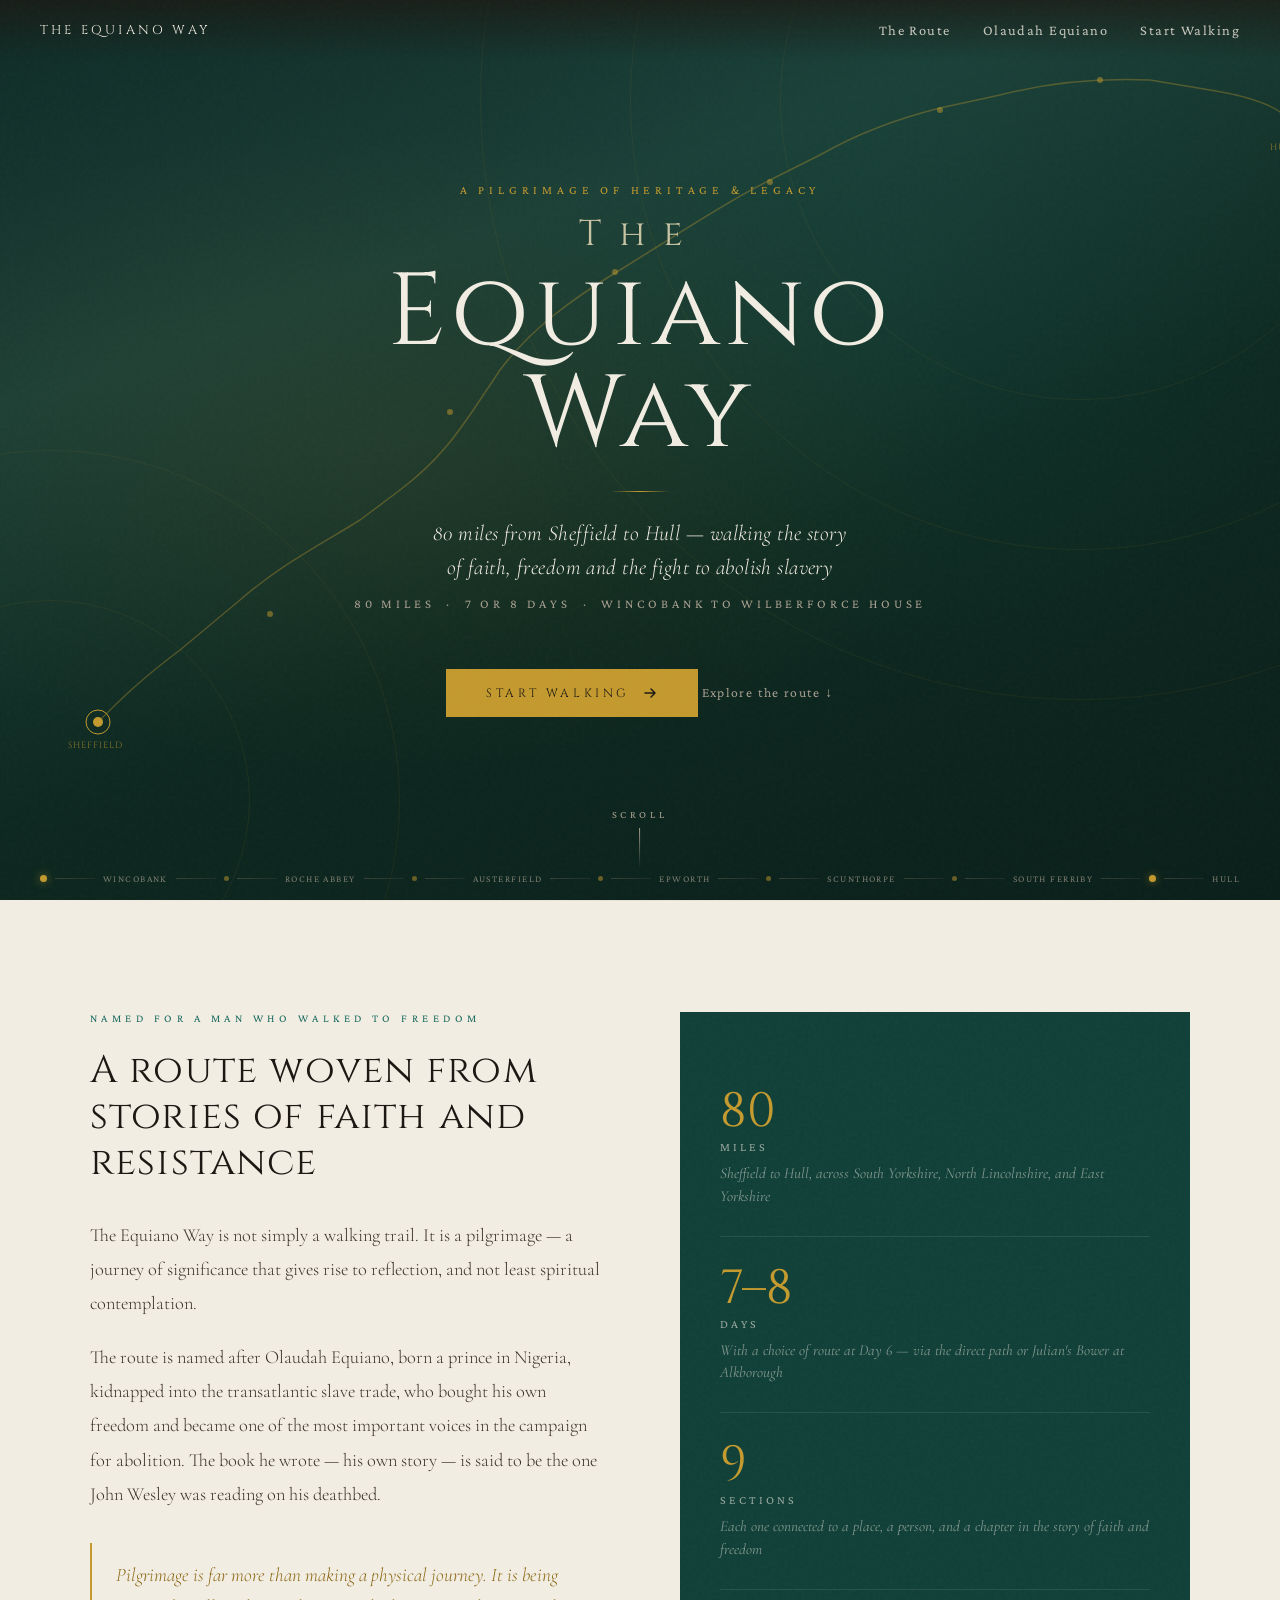
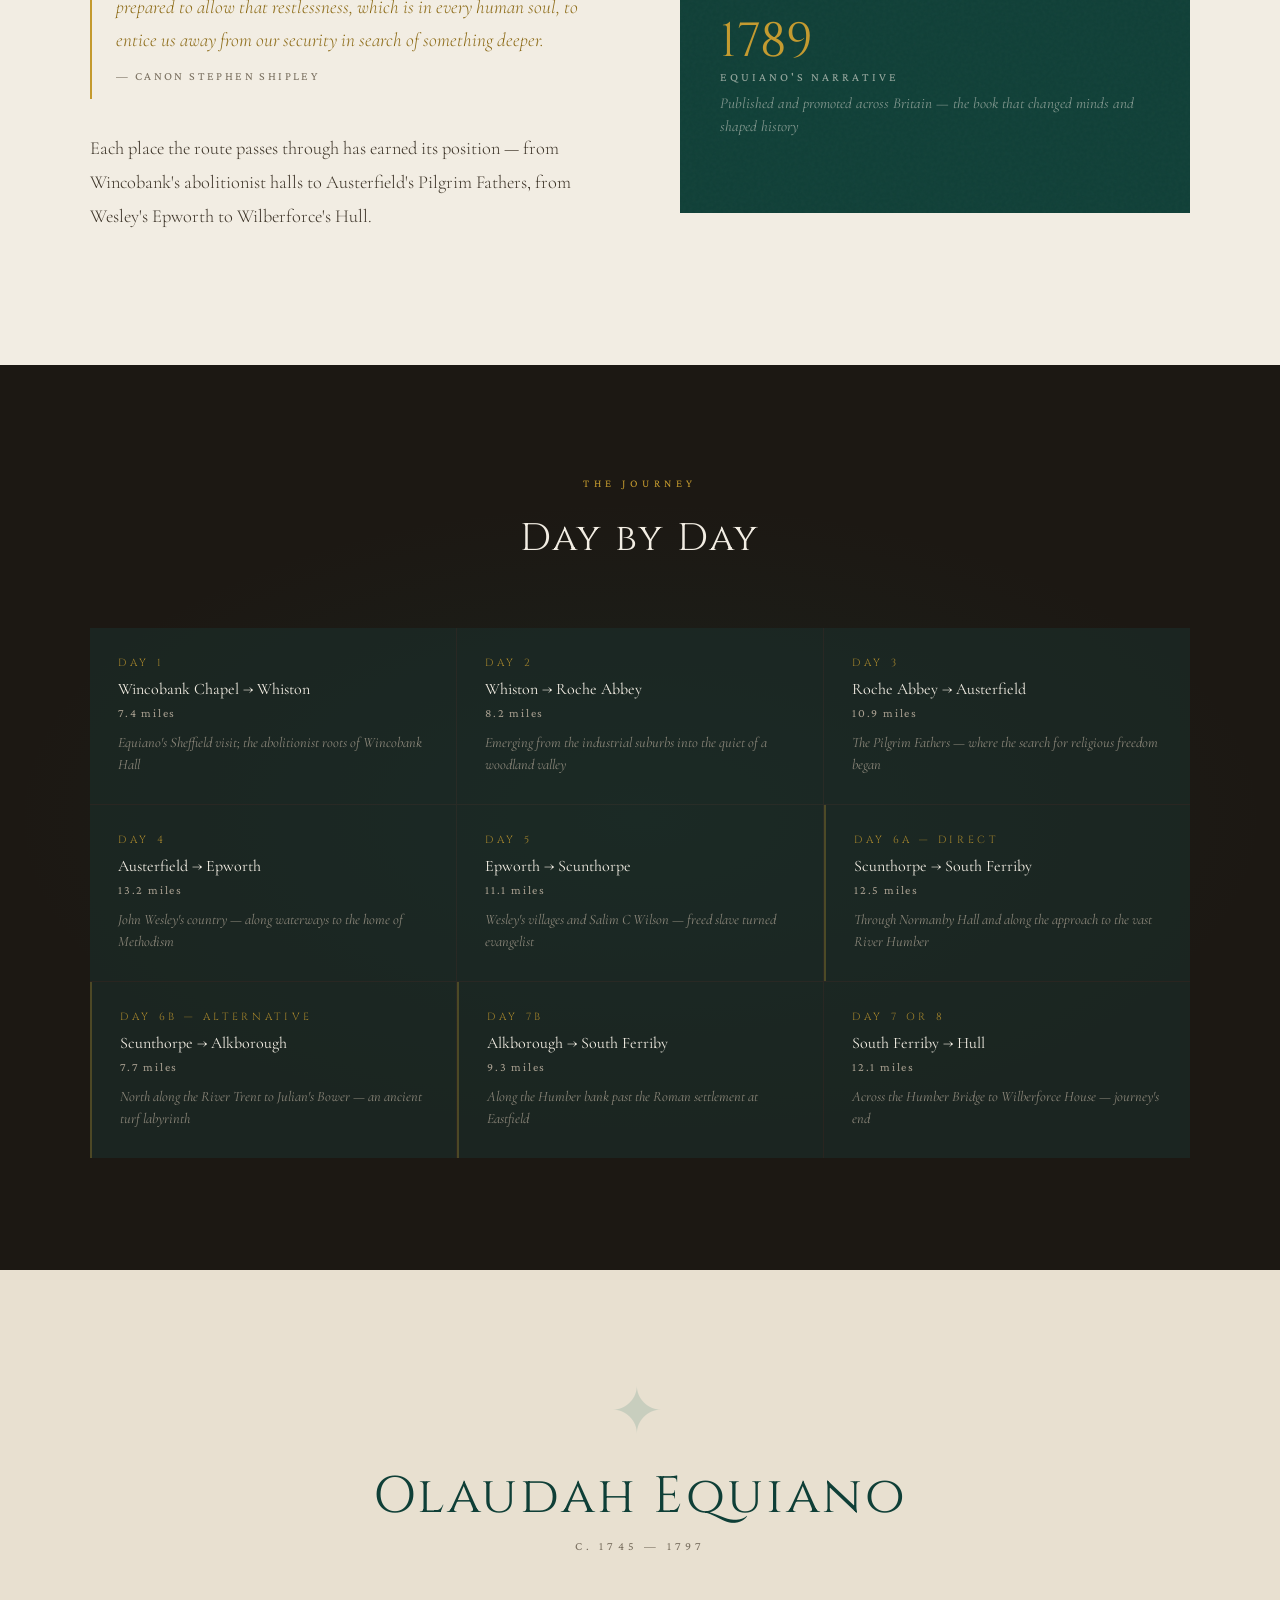
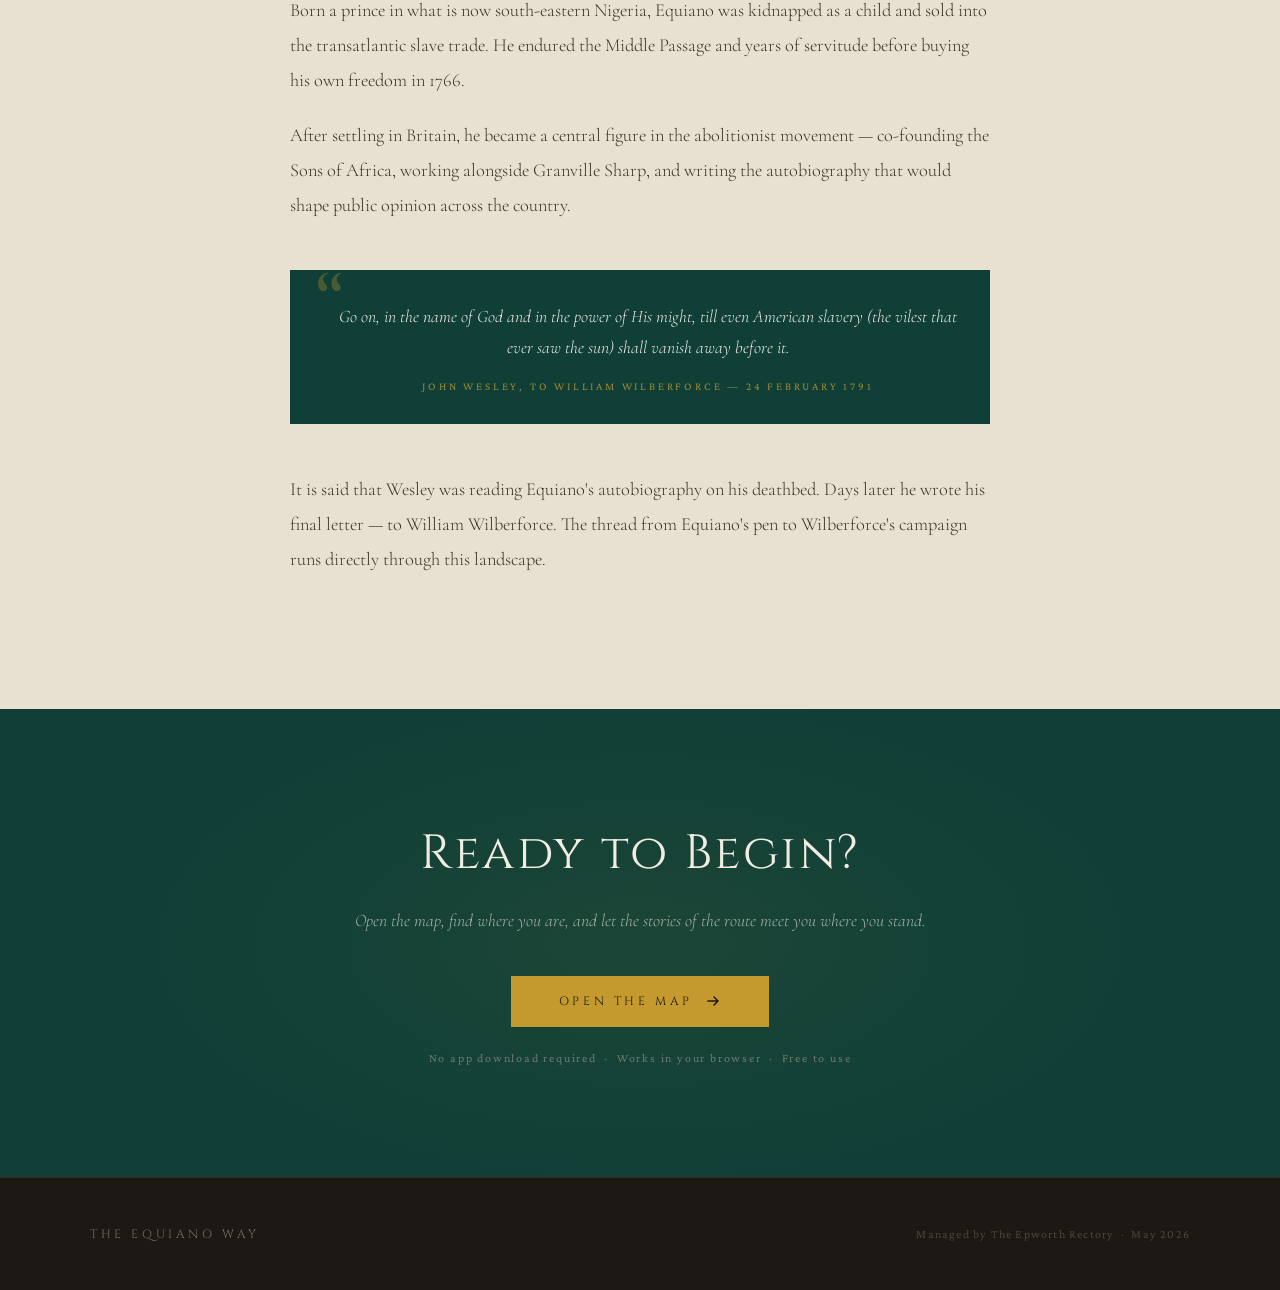
==== public/index.html @ 38ea739a "Initial project structure" ====
<!DOCTYPE html>
<html lang="en">
<head>
<meta charset="UTF-8">
<meta name="viewport" content="width=device-width, initial-scale=1.0">
<title>The Equiano Way</title>
<link rel="preconnect" href="https://fonts.googleapis.com">
<link rel="preconnect" href="https://fonts.gstatic.com" crossorigin>
<link href="https://fonts.googleapis.com/css2?family=Cormorant+Garamond:ital,wght@0,300;0,400;0,600;1,300;1,400&family=Cinzel:wght@400;600&family=Crimson+Pro:ital,wght@0,300;0,400;1,300;1,400&display=swap" rel="stylesheet">
<style>

/* ── Reset & base ──────────────────────────────────────────────────────────── */
*, *::before, *::after { box-sizing: border-box; margin: 0; padding: 0; }

:root {
  --teal:        #1A6B5F;
  --teal-dark:   #0F3F37;
  --teal-light:  #E8F4F2;
  --gold:        #C49A2E;
  --gold-dark:   #8B6914;
  --gold-light:  #F5E6C0;
  --parchment:   #F2EDE3;
  --parchment-2: #E8E0D0;
  --ink:         #1C1813;
  --ink-light:   #3D3428;
  --stone:       #7A7060;
  --stone-light: #A89F90;
  --rust:        #8B3A2A;

  --font-display: 'Cinzel', serif;
  --font-body:    'Cormorant Garamond', serif;
  --font-reading: 'Crimson Pro', serif;
}

html { scroll-behavior: smooth; }

body {
  font-family: var(--font-body);
  background: var(--parchment);
  color: var(--ink);
  overflow-x: hidden;
  cursor: default;
}

/* ── Noise texture overlay ─────────────────────────────────────────────────── */
body::before {
  content: '';
  position: fixed;
  inset: 0;
  background-image: url("data:image/svg+xml,%3Csvg viewBox='0 0 256 256' xmlns='http://www.w3.org/2000/svg'%3E%3Cfilter id='noise'%3E%3CfeTurbulence type='fractalNoise' baseFrequency='0.9' numOctaves='4' stitchTiles='stitch'/%3E%3C/filter%3E%3Crect width='100%25' height='100%25' filter='url(%23noise)' opacity='0.04'/%3E%3C/svg%3E");
  pointer-events: none;
  z-index: 1000;
  opacity: 0.6;
}

/* ── Nav ───────────────────────────────────────────────────────────────────── */
nav {
  position: fixed;
  top: 0; left: 0; right: 0;
  z-index: 100;
  padding: 1.25rem 2.5rem;
  display: flex;
  align-items: center;
  justify-content: space-between;
  background: linear-gradient(to bottom, rgba(28,24,19,0.7) 0%, transparent 100%);
  backdrop-filter: blur(0px);
}

.nav-wordmark {
  font-family: var(--font-display);
  font-size: 0.8rem;
  letter-spacing: 0.25em;
  color: var(--parchment);
  text-transform: uppercase;
  opacity: 0;
  animation: fadeIn 1s ease 1.5s forwards;
}

.nav-links {
  display: flex;
  gap: 2rem;
  list-style: none;
  opacity: 0;
  animation: fadeIn 1s ease 1.8s forwards;
}

.nav-links a {
  font-family: var(--font-reading);
  font-size: 0.9rem;
  letter-spacing: 0.1em;
  color: var(--parchment);
  text-decoration: none;
  opacity: 0.8;
  transition: opacity 0.2s;
}

.nav-links a:hover { opacity: 1; }

/* ── Hero ──────────────────────────────────────────────────────────────────── */
.hero {
  position: relative;
  min-height: 100svh;
  display: flex;
  flex-direction: column;
  align-items: center;
  justify-content: center;
  overflow: hidden;
  background: var(--teal-dark);
}

/* Layered background — aged map feel */
.hero-bg {
  position: absolute;
  inset: 0;
  background:
    radial-gradient(ellipse 80% 60% at 30% 50%, rgba(196,154,46,0.08) 0%, transparent 60%),
    radial-gradient(ellipse 60% 80% at 70% 30%, rgba(26,107,95,0.15) 0%, transparent 60%),
    linear-gradient(160deg, #0F2B26 0%, #1A3D35 30%, #0D2820 60%, #0A1F1A 100%);
}

/* SVG route line drawn across hero */
.hero-route {
  position: absolute;
  inset: 0;
  width: 100%;
  height: 100%;
  opacity: 0;
  animation: fadeIn 2s ease 0.5s forwards;
}

.route-path {
  fill: none;
  stroke: var(--gold);
  stroke-width: 1.5;
  stroke-linecap: round;
  stroke-linejoin: round;
  stroke-dasharray: 2000;
  stroke-dashoffset: 2000;
  animation: drawRoute 3s ease-out 0.8s forwards;
  opacity: 0.35;
}

.route-dot-start,
.route-dot-end {
  fill: var(--gold);
  opacity: 0;
}

.route-dot-start { animation: popIn 0.4s ease 0.8s forwards; }
.route-dot-end   { animation: popIn 0.4s ease 3.6s forwards; }

/* Topographic rings — decorative */
.topo-ring {
  position: absolute;
  border-radius: 50%;
  border: 1px solid rgba(196,154,46,0.08);
  pointer-events: none;
}
.topo-1 { width: 600px; height: 600px; top: -200px; right: -100px; }
.topo-2 { width: 900px; height: 900px; top: -350px; right: -250px; }
.topo-3 { width: 1200px; height: 1200px; top: -500px; right: -400px; }
.topo-4 { width: 400px; height: 400px; bottom: -100px; left: -150px; }
.topo-5 { width: 700px; height: 700px; bottom: -250px; left: -300px; }

/* Hero content */
.hero-content {
  position: relative;
  z-index: 10;
  text-align: center;
  padding: 2rem;
  max-width: 800px;
}

.hero-eyebrow {
  font-family: var(--font-reading);
  font-size: 0.75rem;
  letter-spacing: 0.4em;
  text-transform: uppercase;
  color: var(--gold);
  opacity: 0;
  animation: slideUp 0.8s ease 1.2s forwards;
  margin-bottom: 1.25rem;
}

.hero-title {
  font-family: var(--font-display);
  font-size: clamp(3rem, 8vw, 6.5rem);
  font-weight: 400;
  line-height: 1;
  letter-spacing: 0.05em;
  color: var(--parchment);
  opacity: 0;
  animation: slideUp 0.9s ease 1.4s forwards;
  margin-bottom: 0.5rem;
}

.hero-title-the {
  display: block;
  font-size: 0.35em;
  letter-spacing: 0.5em;
  color: var(--gold-light);
  margin-bottom: 0.25em;
  opacity: 0.8;
}

.hero-rule {
  width: 60px;
  height: 1px;
  background: linear-gradient(to right, transparent, var(--gold), transparent);
  margin: 1.5rem auto;
  opacity: 0;
  animation: fadeIn 0.8s ease 1.9s forwards;
}

.hero-subtitle {
  font-family: var(--font-body);
  font-size: clamp(1rem, 2.5vw, 1.35rem);
  font-weight: 300;
  font-style: italic;
  color: var(--parchment);
  opacity: 0;
  animation: slideUp 0.8s ease 2s forwards;
  line-height: 1.6;
  margin-bottom: 0.75rem;
  letter-spacing: 0.02em;
}

.hero-distance {
  font-family: var(--font-reading);
  font-size: 0.8rem;
  letter-spacing: 0.3em;
  text-transform: uppercase;
  color: var(--stone-light);
  opacity: 0;
  animation: fadeIn 0.8s ease 2.3s forwards;
  margin-bottom: 2.5rem;
}

/* CTA button */
.btn-start {
  display: inline-flex;
  align-items: center;
  gap: 0.75rem;
  font-family: var(--font-display);
  font-size: 0.75rem;
  letter-spacing: 0.3em;
  text-transform: uppercase;
  color: var(--ink);
  background: var(--gold);
  border: none;
  padding: 1rem 2.5rem;
  cursor: pointer;
  text-decoration: none;
  position: relative;
  overflow: hidden;
  opacity: 0;
  animation: slideUp 0.8s ease 2.5s forwards;
  transition: background 0.3s, transform 0.2s;
  min-height: 44px; /* WCAG touch target */
}

.btn-start::before {
  content: '';
  position: absolute;
  inset: 0;
  background: rgba(255,255,255,0.15);
  transform: translateX(-100%);
  transition: transform 0.4s ease;
}

.btn-start:hover::before { transform: translateX(0); }
.btn-start:hover { transform: translateY(-1px); }
.btn-start:focus-visible {
  outline: 3px solid var(--gold-light);
  outline-offset: 3px;
}

.btn-arrow {
  width: 16px;
  height: 16px;
  transition: transform 0.3s;
}
.btn-start:hover .btn-arrow { transform: translateX(4px); }

/* Secondary link */
.hero-secondary {
  display: block;
  margin-top: 1.25rem;
  font-family: var(--font-reading);
  font-size: 0.85rem;
  letter-spacing: 0.1em;
  color: var(--stone-light);
  text-decoration: none;
  opacity: 0;
  animation: fadeIn 0.8s ease 2.8s forwards;
  transition: color 0.2s;
  min-height: 44px;
  display: inline-flex;
  align-items: center;
}
.hero-secondary:hover { color: var(--parchment); }

/* Scroll indicator */
.scroll-indicator {
  position: absolute;
  bottom: 2rem;
  left: 50%;
  transform: translateX(-50%);
  display: flex;
  flex-direction: column;
  align-items: center;
  gap: 0.5rem;
  opacity: 0;
  animation: fadeIn 1s ease 3.2s forwards;
}

.scroll-label {
  font-family: var(--font-reading);
  font-size: 0.65rem;
  letter-spacing: 0.35em;
  text-transform: uppercase;
  color: var(--stone-light);
}

.scroll-line {
  width: 1px;
  height: 40px;
  background: linear-gradient(to bottom, var(--stone-light), transparent);
  animation: scrollPulse 2s ease-in-out infinite;
}

/* Route waypoints strip */
.hero-waypoints {
  position: absolute;
  bottom: 0;
  left: 0; right: 0;
  padding: 1rem 2.5rem;
  display: flex;
  align-items: center;
  gap: 0;
  overflow: hidden;
  opacity: 0;
  animation: fadeIn 1s ease 3s forwards;
}

.waypoint-item {
  display: flex;
  align-items: center;
  gap: 0;
  flex: 1;
  min-width: 0;
}

.waypoint-name {
  font-family: var(--font-reading);
  font-size: 0.6rem;
  letter-spacing: 0.15em;
  text-transform: uppercase;
  color: var(--stone-light);
  white-space: nowrap;
  opacity: 0.7;
}

.waypoint-line {
  flex: 1;
  height: 1px;
  background: linear-gradient(to right, rgba(122,112,96,0.4), rgba(122,112,96,0.15));
  margin: 0 0.5rem;
  min-width: 20px;
}

.waypoint-dot {
  width: 5px;
  height: 5px;
  border-radius: 50%;
  background: var(--gold);
  opacity: 0.5;
  flex-shrink: 0;
}

.waypoint-dot.first,
.waypoint-dot.last {
  opacity: 1;
  width: 7px;
  height: 7px;
  box-shadow: 0 0 8px rgba(196,154,46,0.6);
}

/* ── Section: About ────────────────────────────────────────────────────────── */
.section-about {
  background: var(--parchment);
  padding: 7rem 2.5rem;
  position: relative;
}

.section-about::before {
  content: '';
  position: absolute;
  top: 0; left: 0; right: 0;
  height: 1px;
  background: linear-gradient(to right, transparent, var(--parchment-2), transparent);
}

.about-inner {
  max-width: 1100px;
  margin: 0 auto;
  display: grid;
  grid-template-columns: 1fr 1fr;
  gap: 5rem;
  align-items: start;
}

.about-label {
  font-family: var(--font-reading);
  font-size: 0.7rem;
  letter-spacing: 0.4em;
  text-transform: uppercase;
  color: var(--teal);
  margin-bottom: 1.5rem;
}

.about-heading {
  font-family: var(--font-display);
  font-size: clamp(1.8rem, 3vw, 2.8rem);
  font-weight: 400;
  line-height: 1.2;
  color: var(--ink);
  margin-bottom: 2rem;
  letter-spacing: 0.03em;
}

.about-body {
  font-family: var(--font-body);
  font-size: 1.15rem;
  font-weight: 300;
  line-height: 1.85;
  color: var(--ink-light);
  margin-bottom: 1.25rem;
}

.about-quote {
  border-left: 2px solid var(--gold);
  padding: 1rem 0 1rem 1.5rem;
  margin: 2rem 0;
}

.about-quote p {
  font-family: var(--font-body);
  font-size: 1.2rem;
  font-style: italic;
  font-weight: 300;
  line-height: 1.7;
  color: var(--gold-dark);
}

.about-quote cite {
  display: block;
  margin-top: 0.75rem;
  font-family: var(--font-reading);
  font-size: 0.75rem;
  letter-spacing: 0.2em;
  text-transform: uppercase;
  color: var(--stone);
  font-style: normal;
}

/* Stats panel */
.about-stats {
  background: var(--teal-dark);
  padding: 3rem 2.5rem;
  position: relative;
}

.about-stats::before {
  content: '';
  position: absolute;
  top: 0; left: 0;
  right: 0; bottom: 0;
  background: url("data:image/svg+xml,%3Csvg viewBox='0 0 200 200' xmlns='http://www.w3.org/2000/svg'%3E%3Cfilter id='n'%3E%3CfeTurbulence type='fractalNoise' baseFrequency='0.75' numOctaves='4'/%3E%3C/filter%3E%3Crect width='100%25' height='100%25' filter='url(%23n)' opacity='0.03'/%3E%3C/svg%3E");
  pointer-events: none;
}

.stat-item {
  padding: 1.75rem 0;
  border-bottom: 1px solid rgba(242,237,227,0.1);
}
.stat-item:last-child { border-bottom: none; }

.stat-number {
  font-family: var(--font-display);
  font-size: 3rem;
  font-weight: 400;
  color: var(--gold);
  line-height: 1;
  margin-bottom: 0.25rem;
}

.stat-label {
  font-family: var(--font-reading);
  font-size: 0.75rem;
  letter-spacing: 0.25em;
  text-transform: uppercase;
  color: var(--parchment);
  opacity: 0.6;
}

.stat-desc {
  margin-top: 0.5rem;
  font-family: var(--font-body);
  font-size: 0.95rem;
  font-style: italic;
  color: var(--parchment);
  opacity: 0.5;
  line-height: 1.5;
}

/* ── Section: Route ────────────────────────────────────────────────────────── */
.section-route {
  background: var(--ink);
  padding: 7rem 2.5rem;
  position: relative;
  overflow: hidden;
}

.section-route::before {
  content: '';
  position: absolute;
  inset: 0;
  background: radial-gradient(ellipse 70% 50% at 50% 50%, rgba(26,107,95,0.12) 0%, transparent 70%);
}

.route-inner {
  max-width: 1100px;
  margin: 0 auto;
  position: relative;
  z-index: 1;
}

.section-label {
  font-family: var(--font-reading);
  font-size: 0.7rem;
  letter-spacing: 0.4em;
  text-transform: uppercase;
  color: var(--gold);
  margin-bottom: 1.5rem;
  text-align: center;
}

.section-heading {
  font-family: var(--font-display);
  font-size: clamp(1.8rem, 3vw, 2.8rem);
  font-weight: 400;
  color: var(--parchment);
  text-align: center;
  margin-bottom: 4rem;
  letter-spacing: 0.05em;
}

.days-grid {
  display: grid;
  grid-template-columns: repeat(auto-fill, minmax(280px, 1fr));
  gap: 1px;
  background: rgba(242,237,227,0.06);
}

.day-card {
  background: rgba(15,39,35,0.5);
  padding: 1.75rem;
  position: relative;
  transition: background 0.3s;
  cursor: default;
}

.day-card:hover { background: rgba(26,107,95,0.2); }

.day-number {
  font-family: var(--font-display);
  font-size: 0.65rem;
  letter-spacing: 0.35em;
  text-transform: uppercase;
  color: var(--gold);
  margin-bottom: 0.5rem;
  opacity: 0.8;
}

.day-route {
  font-family: var(--font-body);
  font-size: 1rem;
  font-weight: 400;
  color: var(--parchment);
  margin-bottom: 0.4rem;
  line-height: 1.4;
}

.day-miles {
  font-family: var(--font-reading);
  font-size: 0.75rem;
  letter-spacing: 0.15em;
  color: var(--stone-light);
  margin-bottom: 0.75rem;
}

.day-theme {
  font-family: var(--font-body);
  font-size: 0.9rem;
  font-style: italic;
  color: var(--stone-light);
  line-height: 1.5;
  opacity: 0.8;
}

.day-card.alt {
  border-left: 2px solid rgba(196,154,46,0.3);
}

/* ── Section: Equiano ──────────────────────────────────────────────────────── */
.section-equiano {
  background: var(--parchment-2);
  padding: 7rem 2.5rem;
  position: relative;
}

.equiano-inner {
  max-width: 700px;
  margin: 0 auto;
  text-align: center;
}

.equiano-ornament {
  font-family: var(--font-display);
  font-size: 4rem;
  color: var(--teal);
  opacity: 0.15;
  line-height: 1;
  margin-bottom: 1rem;
  letter-spacing: 0.1em;
}

.equiano-name {
  font-family: var(--font-display);
  font-size: clamp(2rem, 4vw, 3.5rem);
  font-weight: 400;
  color: var(--teal-dark);
  margin-bottom: 0.5rem;
  letter-spacing: 0.05em;
}

.equiano-dates {
  font-family: var(--font-reading);
  font-size: 0.75rem;
  letter-spacing: 0.35em;
  color: var(--stone);
  text-transform: uppercase;
  margin-bottom: 2.5rem;
}

.equiano-body {
  font-family: var(--font-body);
  font-size: 1.15rem;
  font-weight: 300;
  line-height: 1.9;
  color: var(--ink-light);
  text-align: left;
  margin-bottom: 1.25rem;
}

.equiano-pullquote {
  margin: 3rem 0;
  padding: 2rem;
  background: var(--teal-dark);
  position: relative;
}

.equiano-pullquote::before {
  content: '\201C';
  font-family: var(--font-display);
  font-size: 6rem;
  line-height: 0.7;
  color: var(--gold);
  opacity: 0.3;
  position: absolute;
  top: 1rem;
  left: 1.5rem;
}

.equiano-pullquote p {
  font-family: var(--font-body);
  font-size: 1.1rem;
  font-style: italic;
  font-weight: 300;
  color: var(--parchment);
  line-height: 1.75;
  position: relative;
  z-index: 1;
  padding-left: 1rem;
}

.equiano-pullquote cite {
  display: block;
  margin-top: 1rem;
  font-family: var(--font-reading);
  font-size: 0.7rem;
  letter-spacing: 0.25em;
  text-transform: uppercase;
  color: var(--gold);
  font-style: normal;
  opacity: 0.8;
  padding-left: 1rem;
}

/* ── Section: CTA ──────────────────────────────────────────────────────────── */
.section-cta {
  background: var(--teal-dark);
  padding: 7rem 2.5rem;
  text-align: center;
  position: relative;
  overflow: hidden;
}

.section-cta::before {
  content: '';
  position: absolute;
  inset: 0;
  background:
    radial-gradient(ellipse 60% 80% at 50% 50%, rgba(196,154,46,0.07) 0%, transparent 70%);
}

.cta-inner {
  position: relative;
  z-index: 1;
  max-width: 600px;
  margin: 0 auto;
}

.cta-heading {
  font-family: var(--font-display);
  font-size: clamp(2rem, 4vw, 3rem);
  font-weight: 400;
  color: var(--parchment);
  margin-bottom: 1.25rem;
  letter-spacing: 0.05em;
}

.cta-sub {
  font-family: var(--font-body);
  font-size: 1.1rem;
  font-style: italic;
  font-weight: 300;
  color: var(--parchment);
  opacity: 0.65;
  line-height: 1.7;
  margin-bottom: 2.5rem;
}

.btn-cta {
  display: inline-flex;
  align-items: center;
  gap: 0.75rem;
  font-family: var(--font-display);
  font-size: 0.75rem;
  letter-spacing: 0.3em;
  text-transform: uppercase;
  color: var(--ink);
  background: var(--gold);
  border: none;
  padding: 1.1rem 3rem;
  cursor: pointer;
  text-decoration: none;
  transition: background 0.3s, transform 0.2s;
  min-height: 44px;
}
.btn-cta:hover { background: var(--gold-light); transform: translateY(-1px); }
.btn-cta:focus-visible { outline: 3px solid var(--gold-light); outline-offset: 3px; }

.cta-note {
  margin-top: 1.5rem;
  font-family: var(--font-reading);
  font-size: 0.75rem;
  letter-spacing: 0.15em;
  color: var(--stone-light);
  opacity: 0.6;
}

/* ── Footer ────────────────────────────────────────────────────────────────── */
footer {
  background: var(--ink);
  padding: 3rem 2.5rem;
  border-top: 1px solid rgba(196,154,46,0.15);
}

.footer-inner {
  max-width: 1100px;
  margin: 0 auto;
  display: flex;
  justify-content: space-between;
  align-items: center;
  flex-wrap: wrap;
  gap: 1rem;
}

.footer-wordmark {
  font-family: var(--font-display);
  font-size: 0.75rem;
  letter-spacing: 0.3em;
  color: var(--parchment);
  opacity: 0.4;
  text-transform: uppercase;
}

.footer-credit {
  font-family: var(--font-reading);
  font-size: 0.75rem;
  letter-spacing: 0.1em;
  color: var(--stone);
  opacity: 0.5;
}

/* ── Animations ────────────────────────────────────────────────────────────── */
@keyframes fadeIn {
  from { opacity: 0; }
  to   { opacity: 1; }
}

@keyframes slideUp {
  from { opacity: 0; transform: translateY(20px); }
  to   { opacity: 1; transform: translateY(0); }
}

@keyframes drawRoute {
  to { stroke-dashoffset: 0; }
}

@keyframes popIn {
  0%   { opacity: 0; transform: scale(0); }
  70%  { transform: scale(1.4); }
  100% { opacity: 1; transform: scale(1); }
}

@keyframes scrollPulse {
  0%, 100% { opacity: 0.3; transform: scaleY(1); }
  50%       { opacity: 0.8; transform: scaleY(1.15); }
}

/* ── Responsive ────────────────────────────────────────────────────────────── */
@media (max-width: 768px) {
  nav { padding: 1rem 1.25rem; }
  .nav-links { display: none; }

  .hero-waypoints { display: none; }

  .about-inner {
    grid-template-columns: 1fr;
    gap: 3rem;
  }

  .days-grid {
    grid-template-columns: 1fr;
  }

  .footer-inner {
    flex-direction: column;
    text-align: center;
  }
}

/* ── Skip link (accessibility) ─────────────────────────────────────────────── */
.skip-link {
  position: absolute;
  top: -100%;
  left: 1rem;
  background: var(--gold);
  color: var(--ink);
  padding: 0.75rem 1.25rem;
  font-family: var(--font-reading);
  font-size: 0.9rem;
  z-index: 9999;
  transition: top 0.2s;
}
.skip-link:focus { top: 1rem; }

</style>
</head>
<body>

<a href="#main" class="skip-link">Skip to content</a>

<!-- Nav -->
<nav aria-label="Main navigation">
  <span class="nav-wordmark">The Equiano Way</span>
  <ul class="nav-links">
    <li><a href="#route">The Route</a></li>
    <li><a href="#equiano">Olaudah Equiano</a></li>
    <li><a href="#walk">Start Walking</a></li>
  </ul>
</nav>

<!-- Hero -->
<section class="hero" aria-label="Hero">
  <div class="hero-bg"></div>

  <!-- Topographic rings -->
  <div class="topo-ring topo-1" aria-hidden="true"></div>
  <div class="topo-ring topo-2" aria-hidden="true"></div>
  <div class="topo-ring topo-3" aria-hidden="true"></div>
  <div class="topo-ring topo-4" aria-hidden="true"></div>
  <div class="topo-ring topo-5" aria-hidden="true"></div>

  <!-- Animated route SVG -->
  <svg class="hero-route" viewBox="0 0 1440 900" preserveAspectRatio="xMidYMid slice" aria-hidden="true">
    <path class="route-path"
      d="M 180,720
         C 200,700 220,680 260,650
         L 320,600
         C 360,565 400,545 440,520
         L 480,490
         C 520,460 540,430 560,400
         L 580,370
         C 610,330 650,300 700,270
         L 740,245
         C 780,220 810,200 850,180
         L 900,155
         C 940,132 980,118 1020,108
         L 1080,95
         C 1130,82 1180,78 1230,80
         L 1290,90
         Q 1340,98 1360,112
         L 1380,130"
    />
    <!-- Sheffield start -->
    <circle class="route-dot-start" cx="178" cy="722" r="5"/>
    <circle cx="178" cy="722" r="12" fill="none" stroke="#C49A2E" stroke-width="1" opacity="0" style="animation: fadeIn 0.5s ease 1.2s forwards;"/>
    <!-- Hull end -->
    <circle class="route-dot-end" cx="1382" cy="128" r="5"/>
    <circle cx="1382" cy="128" r="12" fill="none" stroke="#C49A2E" stroke-width="1" opacity="0" style="animation: fadeIn 0.5s ease 3.8s forwards;"/>

    <!-- Waypoint dots along route -->
    <g opacity="0" style="animation: fadeIn 1s ease 3s forwards;">
      <circle cx="350" cy="614" r="3" fill="#C49A2E" opacity="0.5"/>
      <circle cx="530" cy="412" r="3" fill="#C49A2E" opacity="0.5"/>
      <circle cx="695" cy="272" r="3" fill="#C49A2E" opacity="0.5"/>
      <circle cx="850" cy="182" r="3" fill="#C49A2E" opacity="0.5"/>
      <circle cx="1020" cy="110" r="3" fill="#C49A2E" opacity="0.5"/>
      <circle cx="1180" cy="80" r="3" fill="#C49A2E" opacity="0.5"/>
    </g>

    <!-- Labels -->
    <g font-family="'Cinzel', serif" opacity="0" style="animation: fadeIn 1s ease 3.4s forwards;">
      <text x="148" y="748" font-size="9" fill="#C49A2E" opacity="0.7" letter-spacing="1">SHEFFIELD</text>
      <text x="1350" y="150" font-size="9" fill="#C49A2E" opacity="0.7" letter-spacing="1">HULL</text>
    </g>
  </svg>

  <!-- Main content -->
  <div class="hero-content" id="main">
    <p class="hero-eyebrow">A Pilgrimage of Heritage &amp; Legacy</p>

    <h1 class="hero-title">
      <span class="hero-title-the">The</span>
      Equiano<br>Way
    </h1>

    <div class="hero-rule" aria-hidden="true"></div>

    <p class="hero-subtitle">
      80 miles from Sheffield to Hull — walking the story<br>
      of faith, freedom and the fight to abolish slavery
    </p>

    <p class="hero-distance">80 miles &nbsp;·&nbsp; 7 or 8 days &nbsp;·&nbsp; Wincobank to Wilberforce House</p>

    <a href="map.html" class="btn-start" id="walk">
      Start Walking
      <svg class="btn-arrow" viewBox="0 0 16 16" fill="none" aria-hidden="true">
        <path d="M3 8h10M9 4l4 4-4 4" stroke="currentColor" stroke-width="1.5" stroke-linecap="round" stroke-linejoin="round"/>
      </svg>
    </a>

    <a href="#route" class="hero-secondary">Explore the route ↓</a>
  </div>

  <!-- Waypoints strip -->
  <div class="hero-waypoints" aria-hidden="true">
    <div class="waypoint-item">
      <div class="waypoint-dot first"></div>
      <div class="waypoint-line"></div>
      <span class="waypoint-name">Wincobank</span>
      <div class="waypoint-line"></div>
      <div class="waypoint-dot"></div>
      <div class="waypoint-line"></div>
      <span class="waypoint-name">Roche Abbey</span>
      <div class="waypoint-line"></div>
      <div class="waypoint-dot"></div>
      <div class="waypoint-line"></div>
      <span class="waypoint-name">Austerfield</span>
      <div class="waypoint-line"></div>
      <div class="waypoint-dot"></div>
      <div class="waypoint-line"></div>
      <span class="waypoint-name">Epworth</span>
      <div class="waypoint-line"></div>
      <div class="waypoint-dot"></div>
      <div class="waypoint-line"></div>
      <span class="waypoint-name">Scunthorpe</span>
      <div class="waypoint-line"></div>
      <div class="waypoint-dot"></div>
      <div class="waypoint-line"></div>
      <span class="waypoint-name">South Ferriby</span>
      <div class="waypoint-line"></div>
      <div class="waypoint-dot last"></div>
      <div class="waypoint-line"></div>
      <span class="waypoint-name">Hull</span>
    </div>
  </div>

  <!-- Scroll indicator -->
  <div class="scroll-indicator" aria-hidden="true">
    <span class="scroll-label">Scroll</span>
    <div class="scroll-line"></div>
  </div>
</section>

<!-- About -->
<section class="section-about" aria-labelledby="about-heading">
  <div class="about-inner">
    <div>
      <p class="about-label">Named for a man who walked to freedom</p>
      <h2 class="about-heading" id="about-heading">A route woven from stories of faith and resistance</h2>

      <p class="about-body">The Equiano Way is not simply a walking trail. It is a pilgrimage — a journey of significance that gives rise to reflection, and not least spiritual contemplation.</p>

      <p class="about-body">The route is named after Olaudah Equiano, born a prince in Nigeria, kidnapped into the transatlantic slave trade, who bought his own freedom and became one of the most important voices in the campaign for abolition. The book he wrote — his own story — is said to be the one John Wesley was reading on his deathbed.</p>

      <div class="about-quote">
        <p>Pilgrimage is far more than making a physical journey. It is being prepared to allow that restlessness, which is in every human soul, to entice us away from our security in search of something deeper.</p>
        <cite>— Canon Stephen Shipley</cite>
      </div>

      <p class="about-body">Each place the route passes through has earned its position — from Wincobank's abolitionist halls to Austerfield's Pilgrim Fathers, from Wesley's Epworth to Wilberforce's Hull.</p>
    </div>

    <div>
      <div class="about-stats">
        <div class="stat-item">
          <div class="stat-number">80</div>
          <div class="stat-label">Miles</div>
          <div class="stat-desc">Sheffield to Hull, across South Yorkshire, North Lincolnshire, and East Yorkshire</div>
        </div>
        <div class="stat-item">
          <div class="stat-number">7–8</div>
          <div class="stat-label">Days</div>
          <div class="stat-desc">With a choice of route at Day 6 — via the direct path or Julian's Bower at Alkborough</div>
        </div>
        <div class="stat-item">
          <div class="stat-number">9</div>
          <div class="stat-label">Sections</div>
          <div class="stat-desc">Each one connected to a place, a person, and a chapter in the story of faith and freedom</div>
        </div>
        <div class="stat-item">
          <div class="stat-number">1789</div>
          <div class="stat-label">Equiano's Narrative</div>
          <div class="stat-desc">Published and promoted across Britain — the book that changed minds and shaped history</div>
        </div>
      </div>
    </div>
  </div>
</section>

<!-- Route -->
<section class="section-route" id="route" aria-labelledby="route-heading">
  <div class="route-inner">
    <p class="section-label">The Journey</p>
    <h2 class="section-heading" id="route-heading">Day by Day</h2>

    <div class="days-grid" role="list">

      <div class="day-card" role="listitem">
        <div class="day-number">Day 1</div>
        <div class="day-route">Wincobank Chapel → Whiston</div>
        <div class="day-miles">7.4 miles</div>
        <div class="day-theme">Equiano's Sheffield visit; the abolitionist roots of Wincobank Hall</div>
      </div>

      <div class="day-card" role="listitem">
        <div class="day-number">Day 2</div>
        <div class="day-route">Whiston → Roche Abbey</div>
        <div class="day-miles">8.2 miles</div>
        <div class="day-theme">Emerging from the industrial suburbs into the quiet of a woodland valley</div>
      </div>

      <div class="day-card" role="listitem">
        <div class="day-number">Day 3</div>
        <div class="day-route">Roche Abbey → Austerfield</div>
        <div class="day-miles">10.9 miles</div>
        <div class="day-theme">The Pilgrim Fathers — where the search for religious freedom began</div>
      </div>

      <div class="day-card" role="listitem">
        <div class="day-number">Day 4</div>
        <div class="day-route">Austerfield → Epworth</div>
        <div class="day-miles">13.2 miles</div>
        <div class="day-theme">John Wesley's country — along waterways to the home of Methodism</div>
      </div>

      <div class="day-card" role="listitem">
        <div class="day-number">Day 5</div>
        <div class="day-route">Epworth → Scunthorpe</div>
        <div class="day-miles">11.1 miles</div>
        <div class="day-theme">Wesley's villages and Salim C Wilson — freed slave turned evangelist</div>
      </div>

      <div class="day-card alt" role="listitem">
        <div class="day-number">Day 6a — Direct</div>
        <div class="day-route">Scunthorpe → South Ferriby</div>
        <div class="day-miles">12.5 miles</div>
        <div class="day-theme">Through Normanby Hall and along the approach to the vast River Humber</div>
      </div>

      <div class="day-card alt" role="listitem">
        <div class="day-number">Day 6b — Alternative</div>
        <div class="day-route">Scunthorpe → Alkborough</div>
        <div class="day-miles">7.7 miles</div>
        <div class="day-theme">North along the River Trent to Julian's Bower — an ancient turf labyrinth</div>
      </div>

      <div class="day-card alt" role="listitem">
        <div class="day-number">Day 7b</div>
        <div class="day-route">Alkborough → South Ferriby</div>
        <div class="day-miles">9.3 miles</div>
        <div class="day-theme">Along the Humber bank past the Roman settlement at Eastfield</div>
      </div>

      <div class="day-card" role="listitem">
        <div class="day-number">Day 7 or 8</div>
        <div class="day-route">South Ferriby → Hull</div>
        <div class="day-miles">12.1 miles</div>
        <div class="day-theme">Across the Humber Bridge to Wilberforce House — journey's end</div>
      </div>

    </div>
  </div>
</section>

<!-- Equiano -->
<section class="section-equiano" aria-labelledby="equiano-heading">
  <div class="equiano-inner">
    <div class="equiano-ornament" aria-hidden="true">✦</div>
    <h2 class="equiano-name" id="equiano-heading">Olaudah Equiano</h2>
    <p class="equiano-dates">c. 1745 — 1797</p>

    <p class="equiano-body">Born a prince in what is now south-eastern Nigeria, Equiano was kidnapped as a child and sold into the transatlantic slave trade. He endured the Middle Passage and years of servitude before buying his own freedom in 1766.</p>

    <p class="equiano-body">After settling in Britain, he became a central figure in the abolitionist movement — co-founding the Sons of Africa, working alongside Granville Sharp, and writing the autobiography that would shape public opinion across the country.</p>

    <div class="equiano-pullquote">
      <p>Go on, in the name of God and in the power of His might, till even American slavery (the vilest that ever saw the sun) shall vanish away before it.</p>
      <cite>John Wesley, to William Wilberforce — 24 February 1791</cite>
    </div>

    <p class="equiano-body">It is said that Wesley was reading Equiano's autobiography on his deathbed. Days later he wrote his final letter — to William Wilberforce. The thread from Equiano's pen to Wilberforce's campaign runs directly through this landscape.</p>
  </div>
</section>

<!-- CTA -->
<section class="section-cta" aria-labelledby="cta-heading">
  <div class="cta-inner">
    <h2 class="cta-heading" id="cta-heading">Ready to Begin?</h2>
    <p class="cta-sub">Open the map, find where you are, and let the stories of the route meet you where you stand.</p>
    <a href="map.html" class="btn-cta">
      Open the Map
      <svg width="16" height="16" viewBox="0 0 16 16" fill="none" aria-hidden="true">
        <path d="M3 8h10M9 4l4 4-4 4" stroke="currentColor" stroke-width="1.5" stroke-linecap="round" stroke-linejoin="round"/>
      </svg>
    </a>
    <p class="cta-note">No app download required &nbsp;·&nbsp; Works in your browser &nbsp;·&nbsp; Free to use</p>
  </div>
</section>

<!-- Footer -->
<footer>
  <div class="footer-inner">
    <span class="footer-wordmark">The Equiano Way</span>
    <span class="footer-credit">Managed by The Epworth Rectory &nbsp;·&nbsp; May 2026</span>
  </div>
</footer>

</body>
</html>
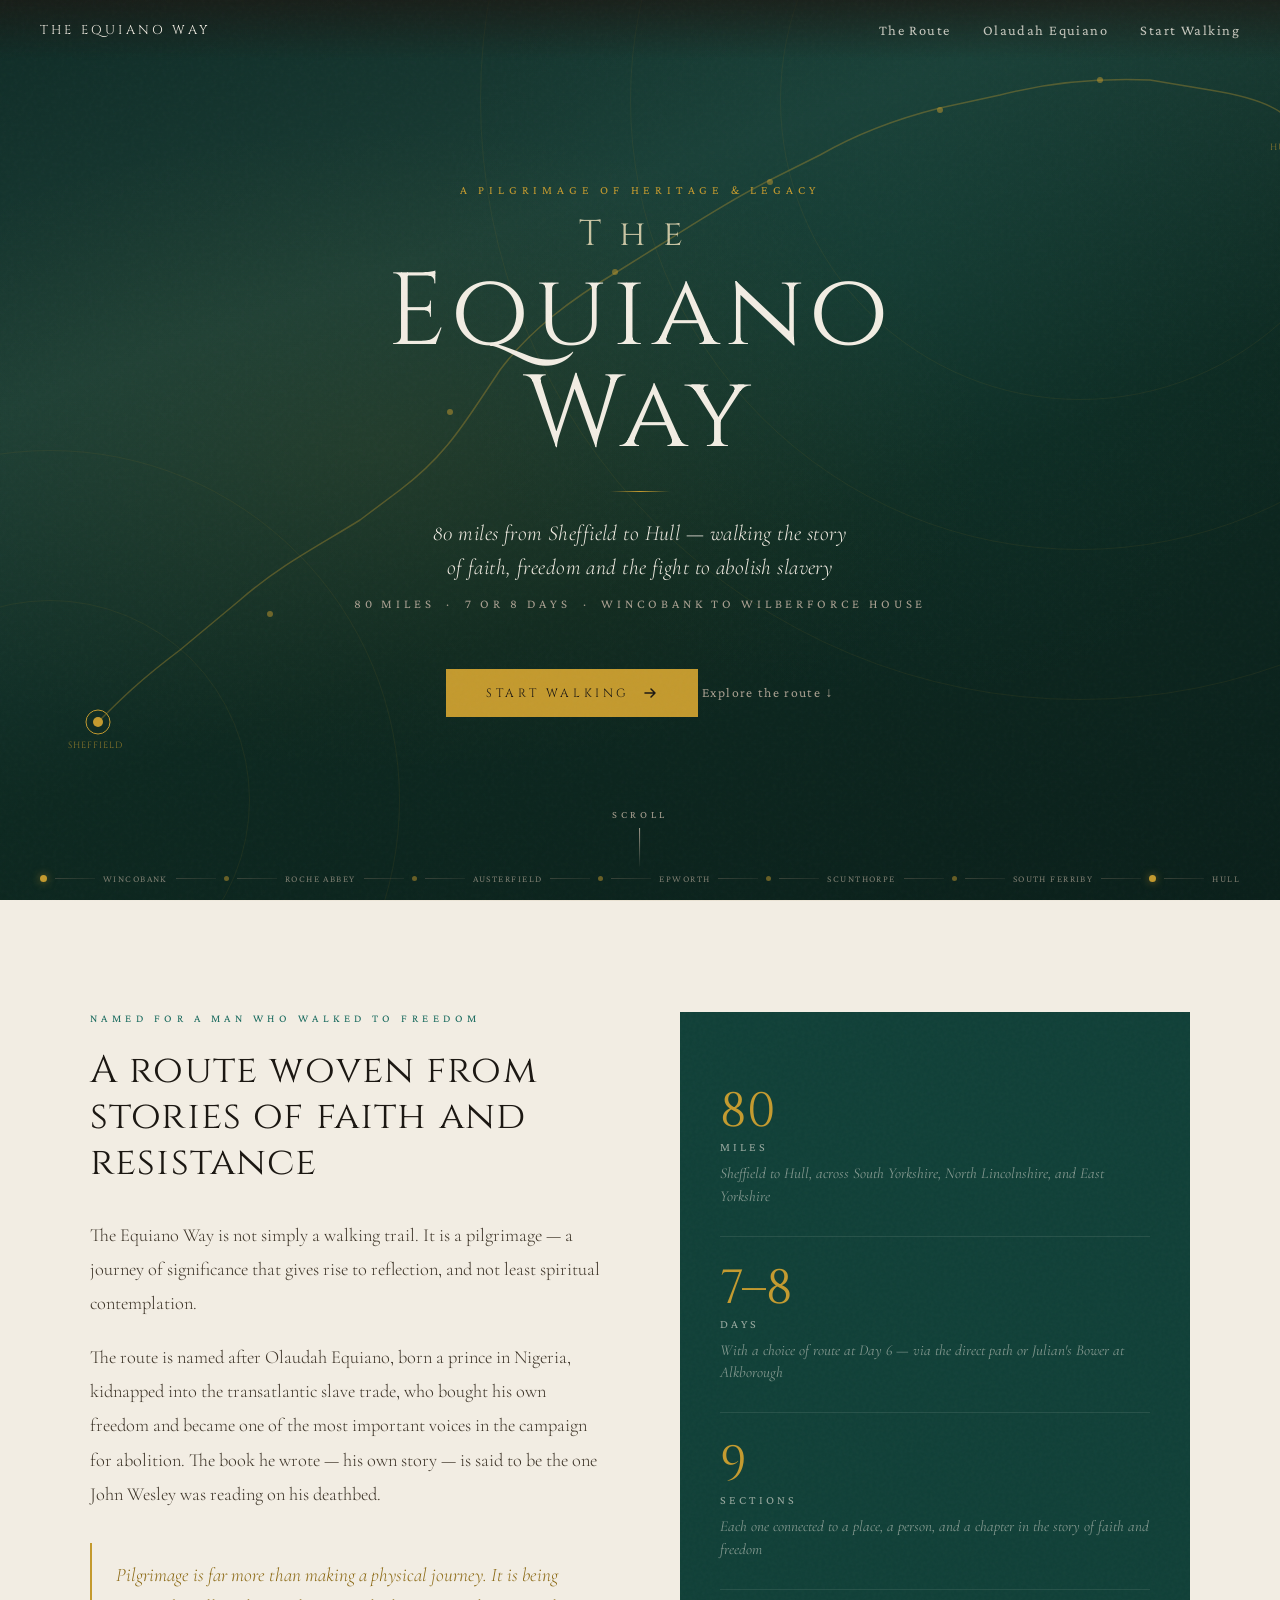
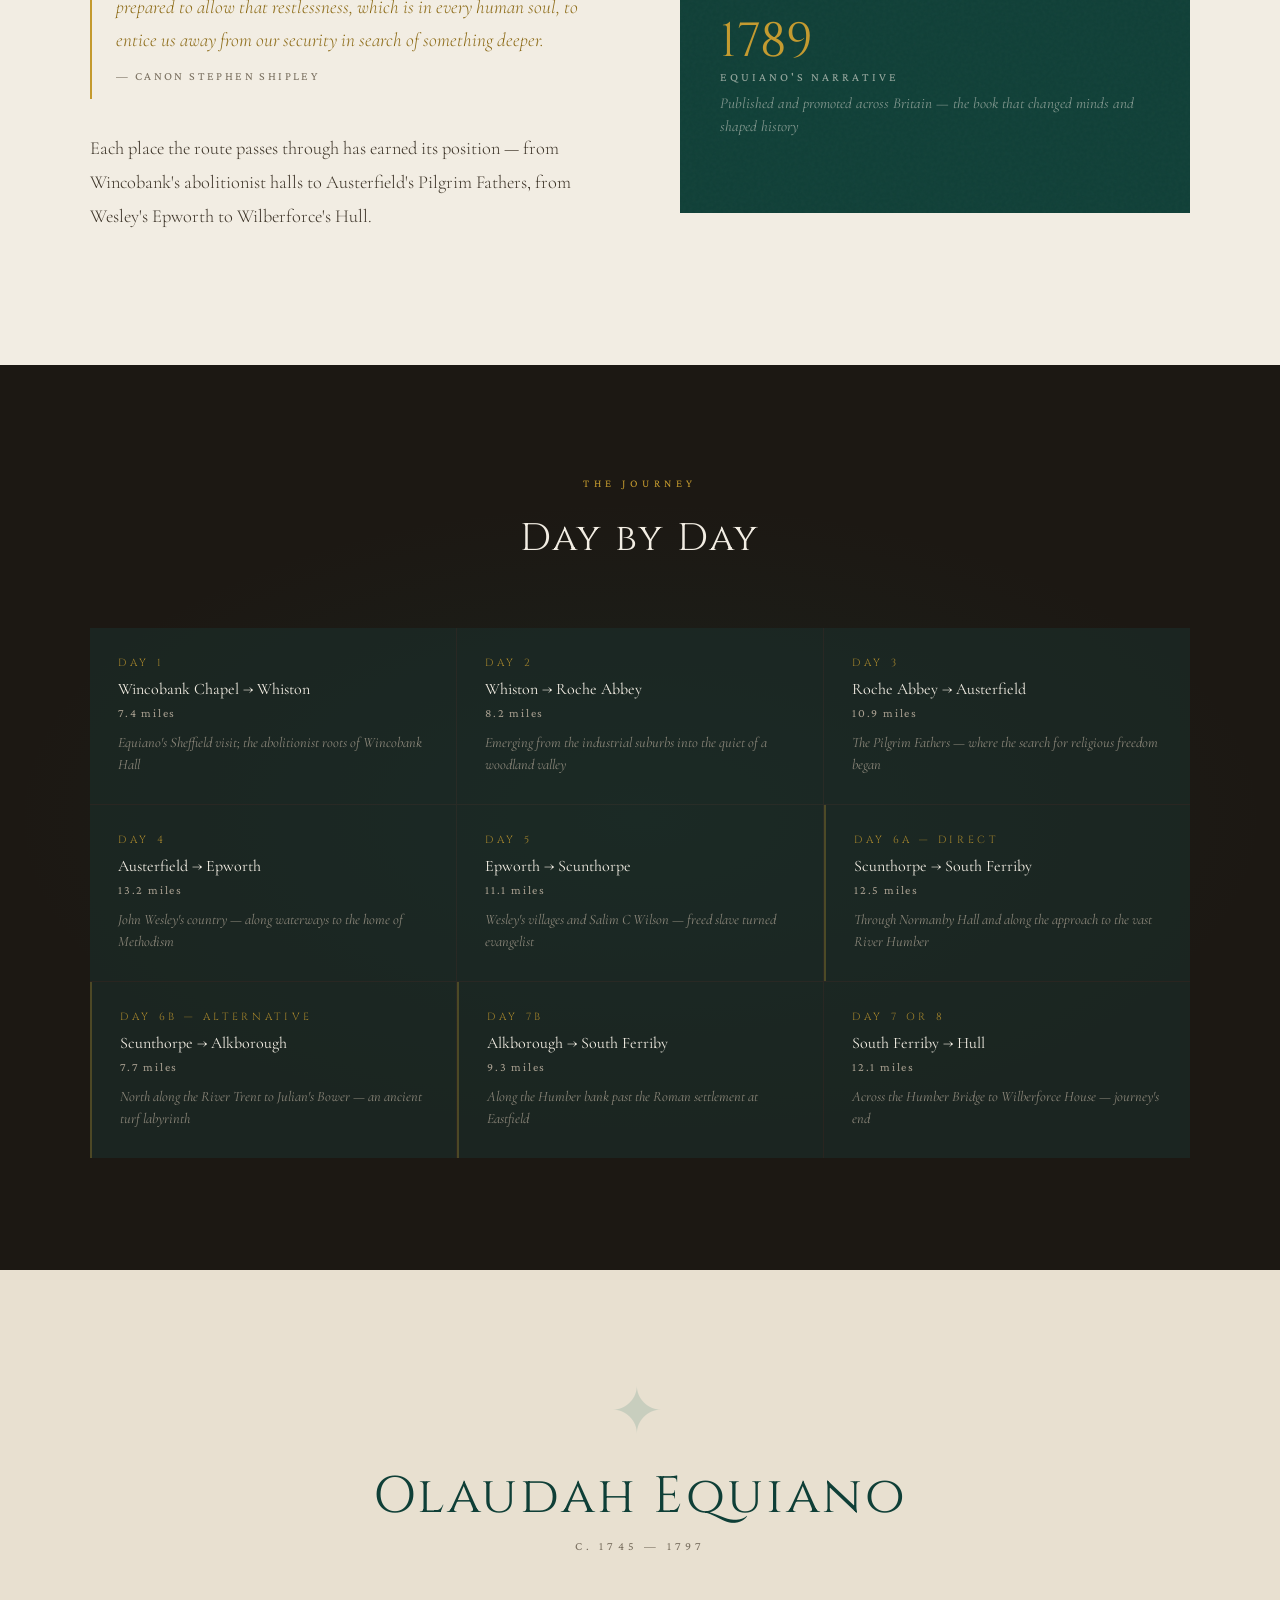
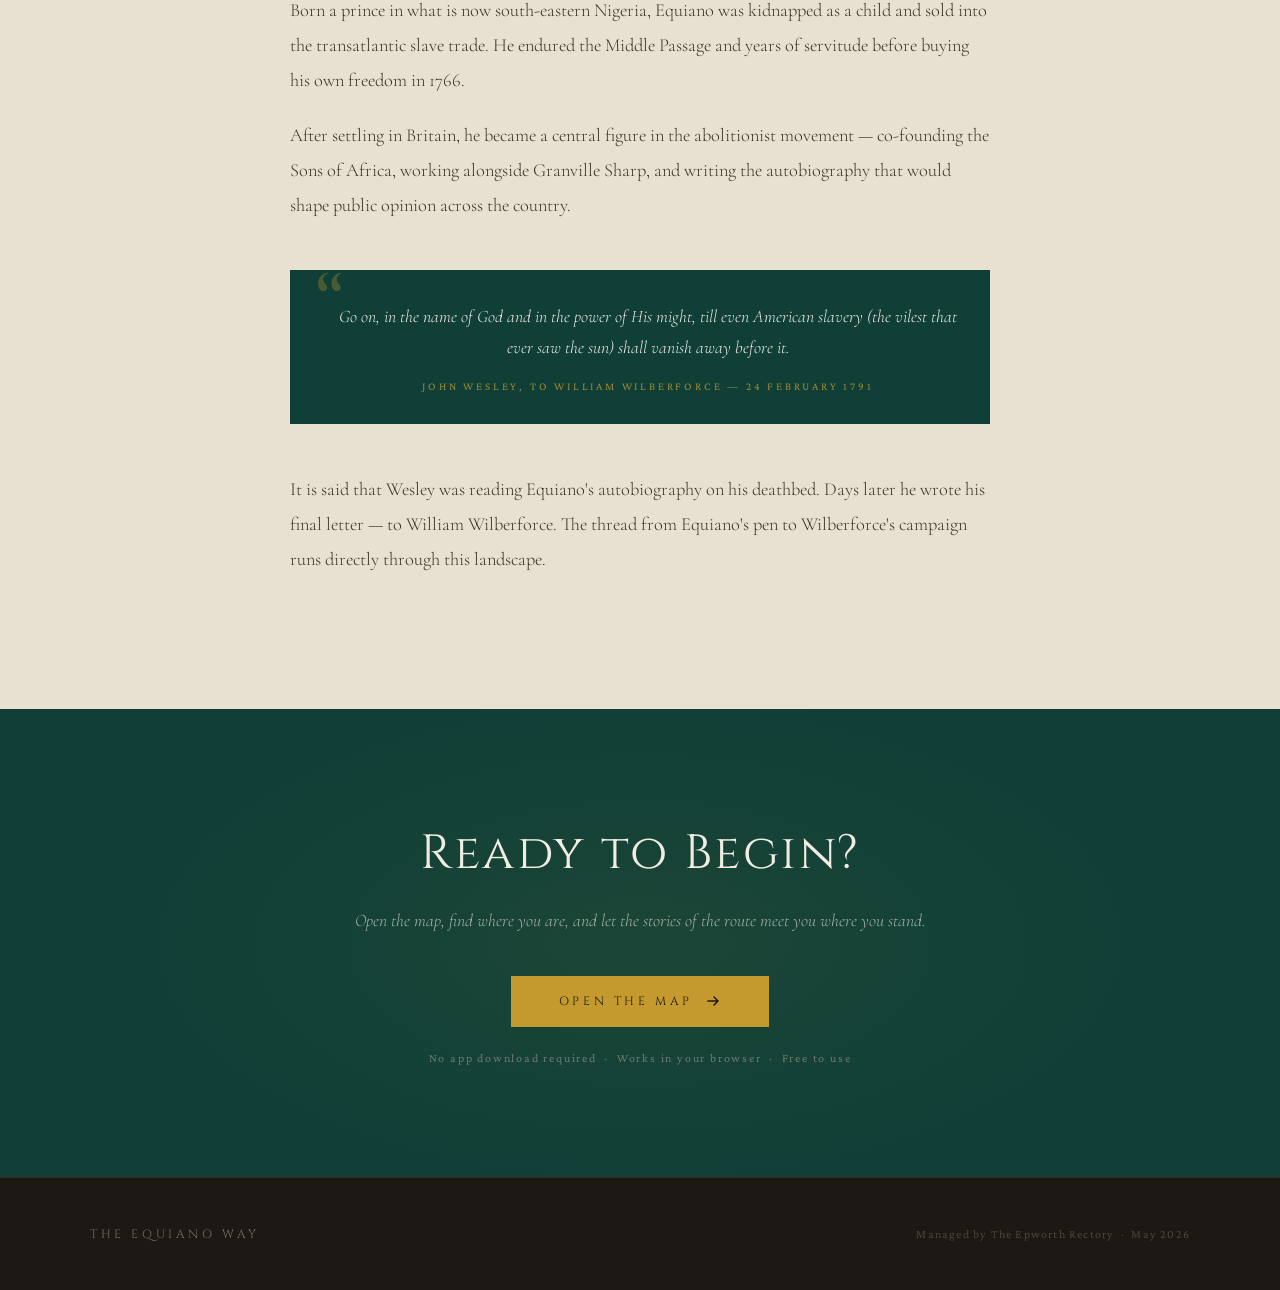
==== commit 3720424a: "update the app css and add pwa constructs" ====
--- a/public/index.html
+++ b/public/index.html
@@ -4,6 +4,7 @@
 <meta charset="UTF-8">
 <meta name="viewport" content="width=device-width, initial-scale=1.0">
 <title>The Equiano Way</title>
+<link rel="manifest" href="/manifest.json">
 <link rel="preconnect" href="https://fonts.googleapis.com">
 <link rel="preconnect" href="https://fonts.gstatic.com" crossorigin>
 <link href="https://fonts.googleapis.com/css2?family=Cormorant+Garamond:ital,wght@0,300;0,400;0,600;1,300;1,400&family=Cinzel:wght@400;600&family=Crimson+Pro:ital,wght@0,300;0,400;1,300;1,400&display=swap" rel="stylesheet">
@@ -1182,5 +1183,12 @@
   </div>
 </footer>
 
+<script>
+if ('serviceWorker' in navigator) {
+  window.addEventListener('load', function() {
+    navigator.serviceWorker.register('/sw.js');
+  });
+}
+</script>
 </body>
 </html>
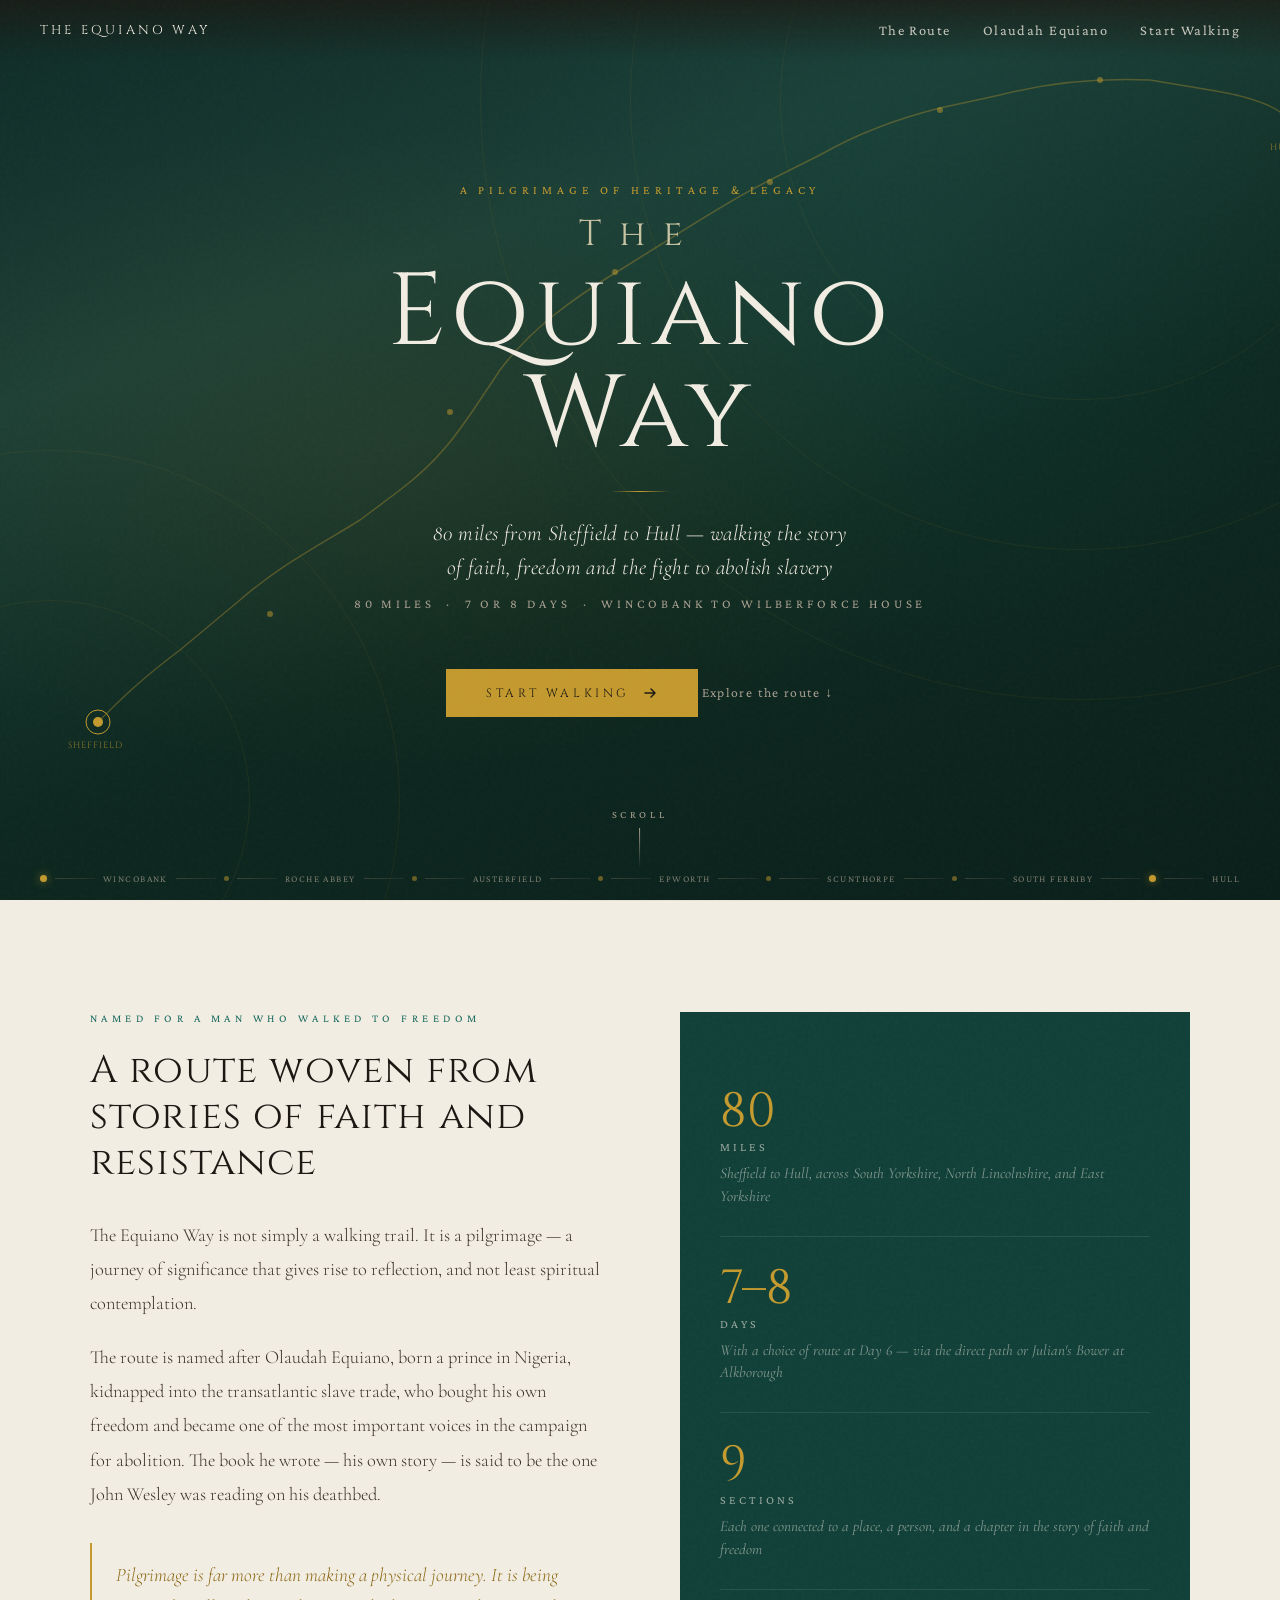
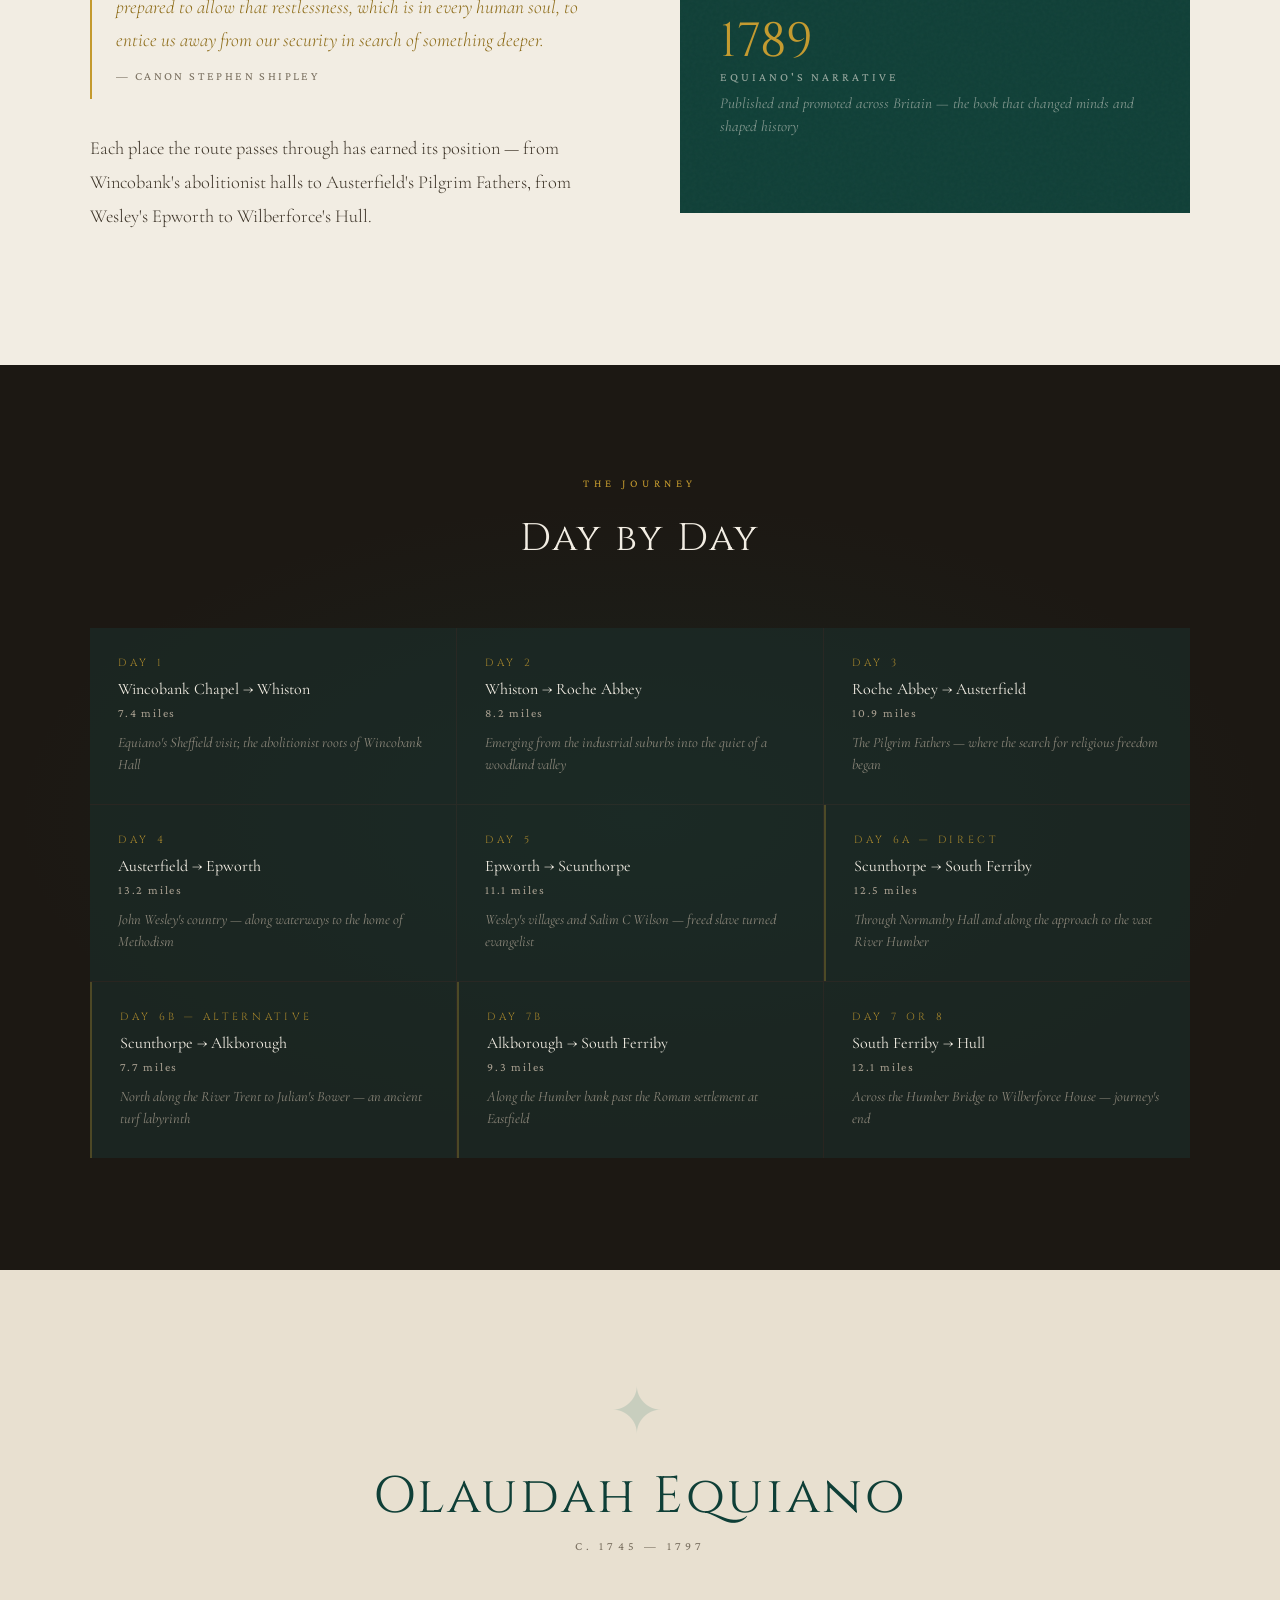
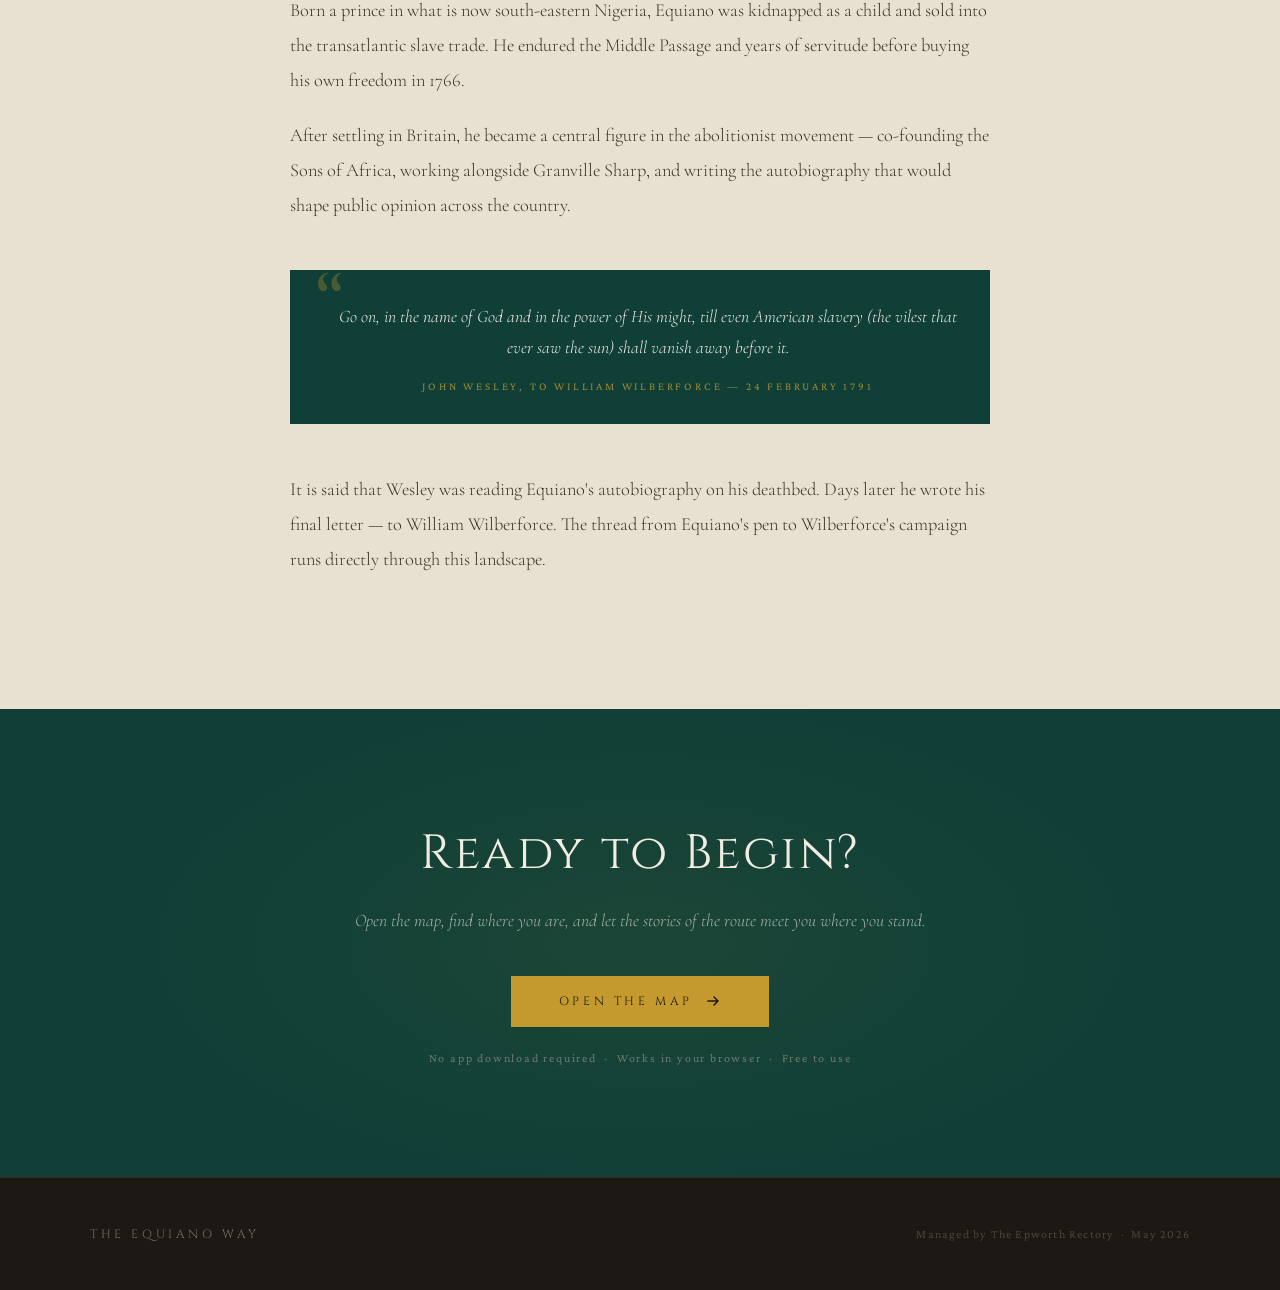
==== commit 87edfe81: "Temporary disable sw" ====
--- a/public/index.html
+++ b/public/index.html
@@ -1183,12 +1183,5 @@
   </div>
 </footer>
 
-<script>
-if ('serviceWorker' in navigator) {
-  window.addEventListener('load', function() {
-    navigator.serviceWorker.register('/sw.js');
-  });
-}
-</script>
 </body>
 </html>
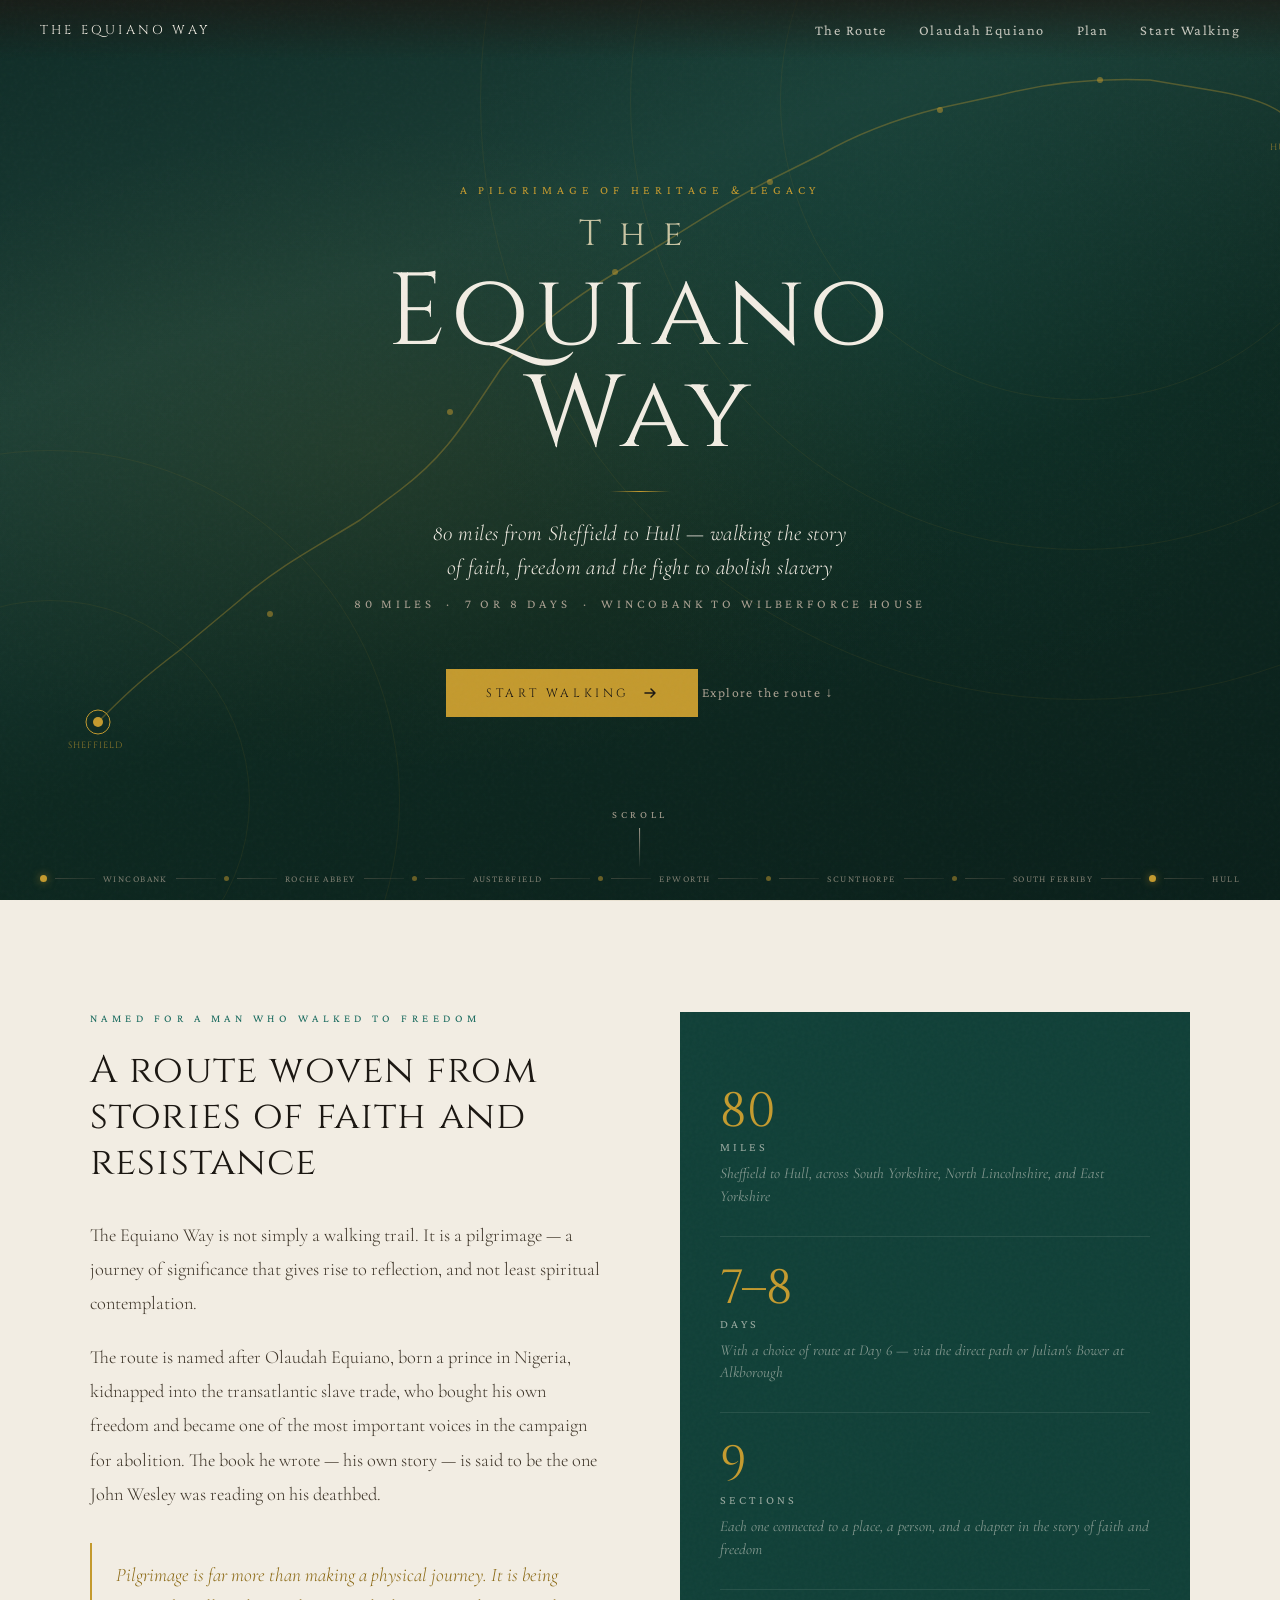
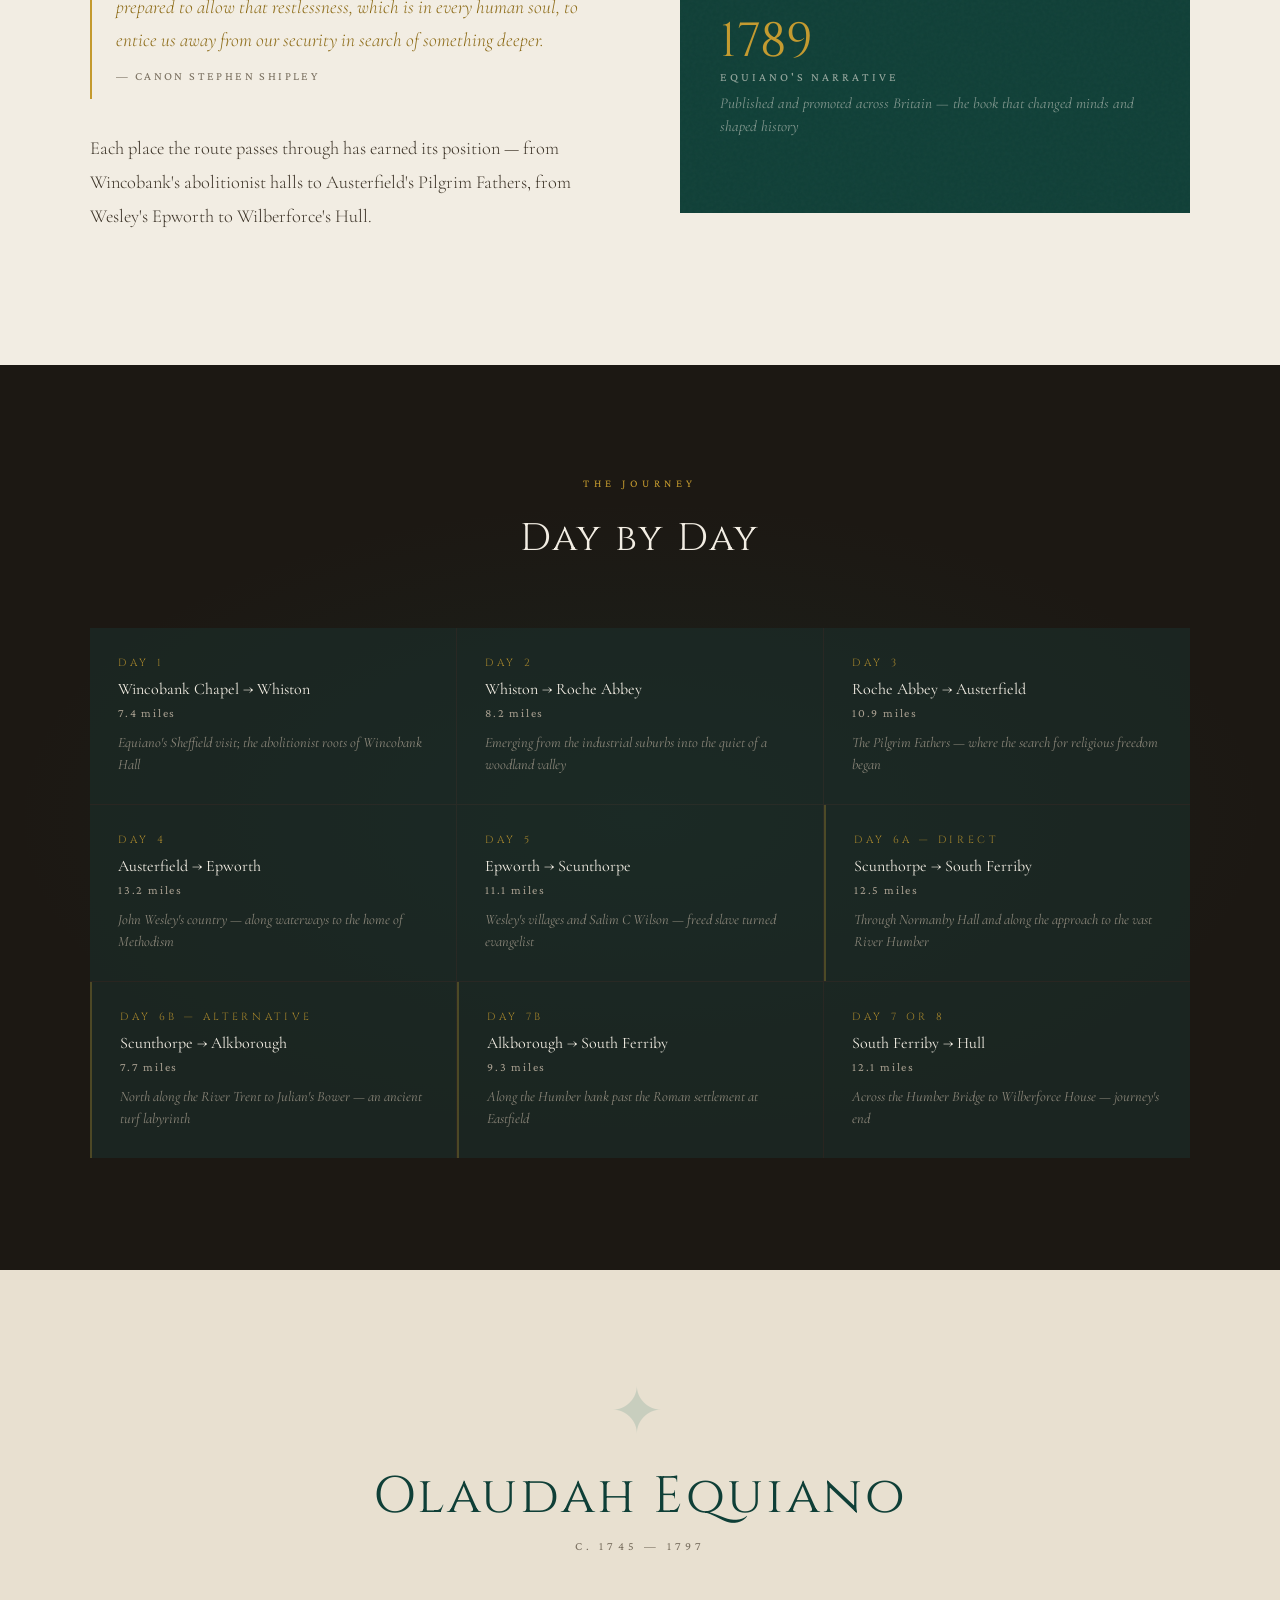
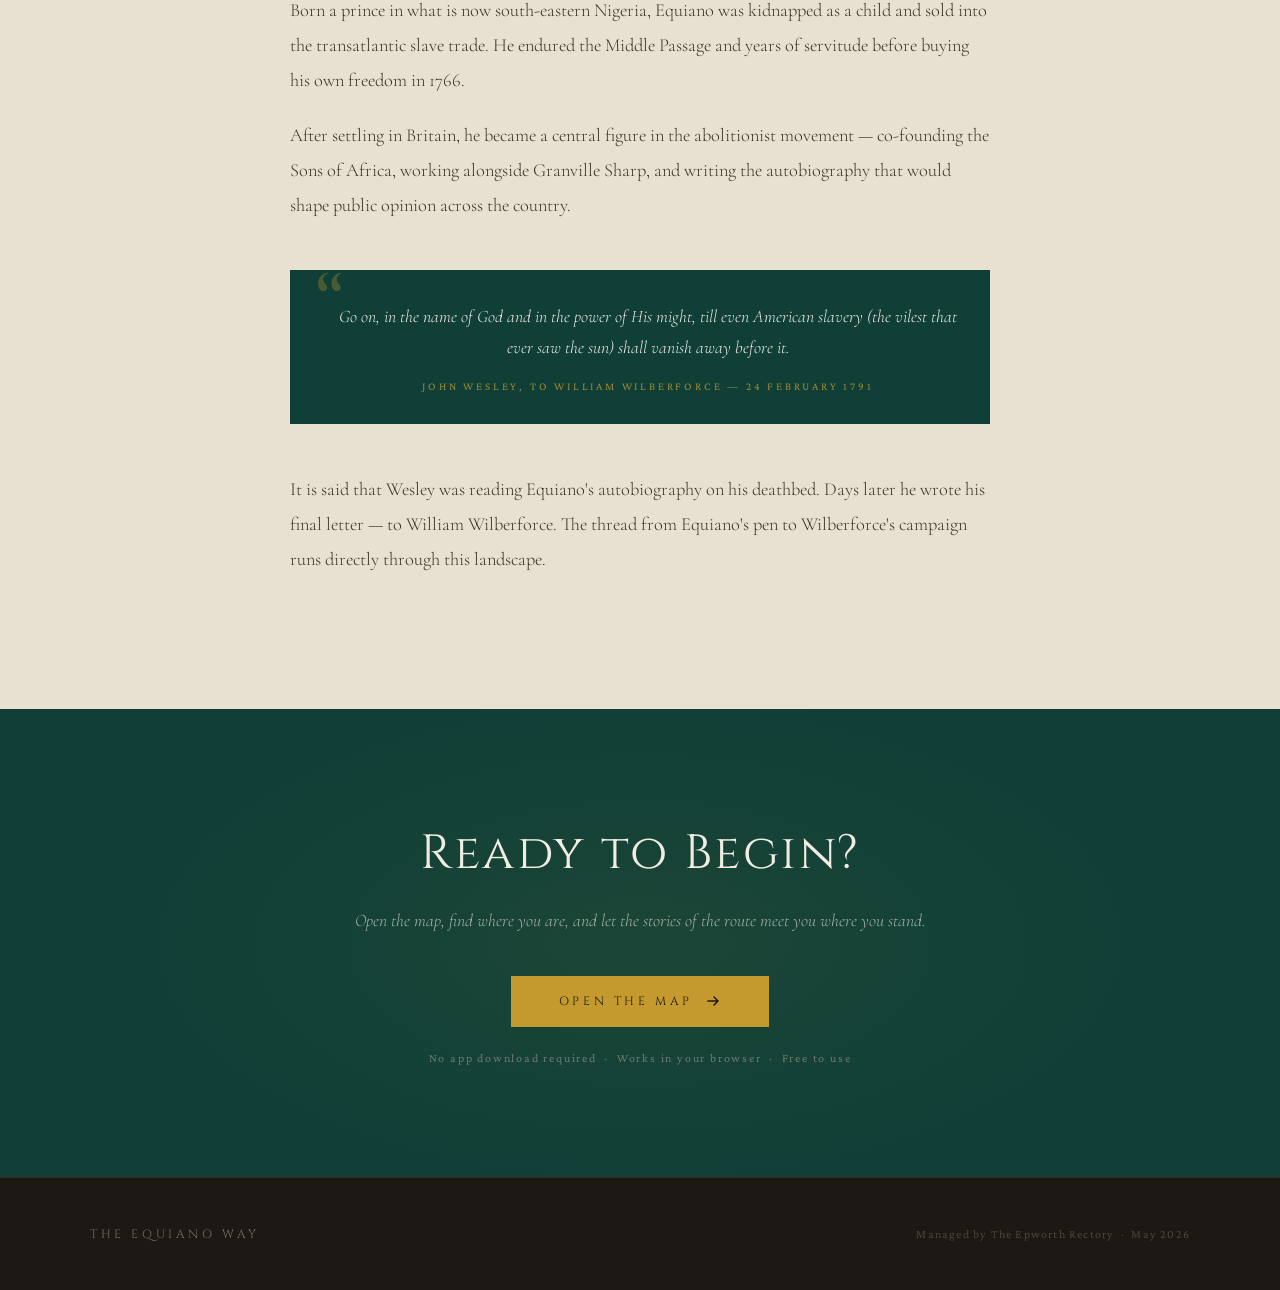
==== commit 48e0ba17: "Adding supporting pages" ====
--- a/public/index.html
+++ b/public/index.html
@@ -889,9 +889,10 @@
 <nav aria-label="Main navigation">
   <span class="nav-wordmark">The Equiano Way</span>
   <ul class="nav-links">
-    <li><a href="#route">The Route</a></li>
-    <li><a href="#equiano">Olaudah Equiano</a></li>
-    <li><a href="#walk">Start Walking</a></li>
+    <li><a href="route.html">The Route</a></li>
+    <li><a href="equiano.html">Olaudah Equiano</a></li>
+    <li><a href="plan.html">Plan</a></li>
+    <li><a href="map.html">Start Walking</a></li>
   </ul>
 </nav>
 
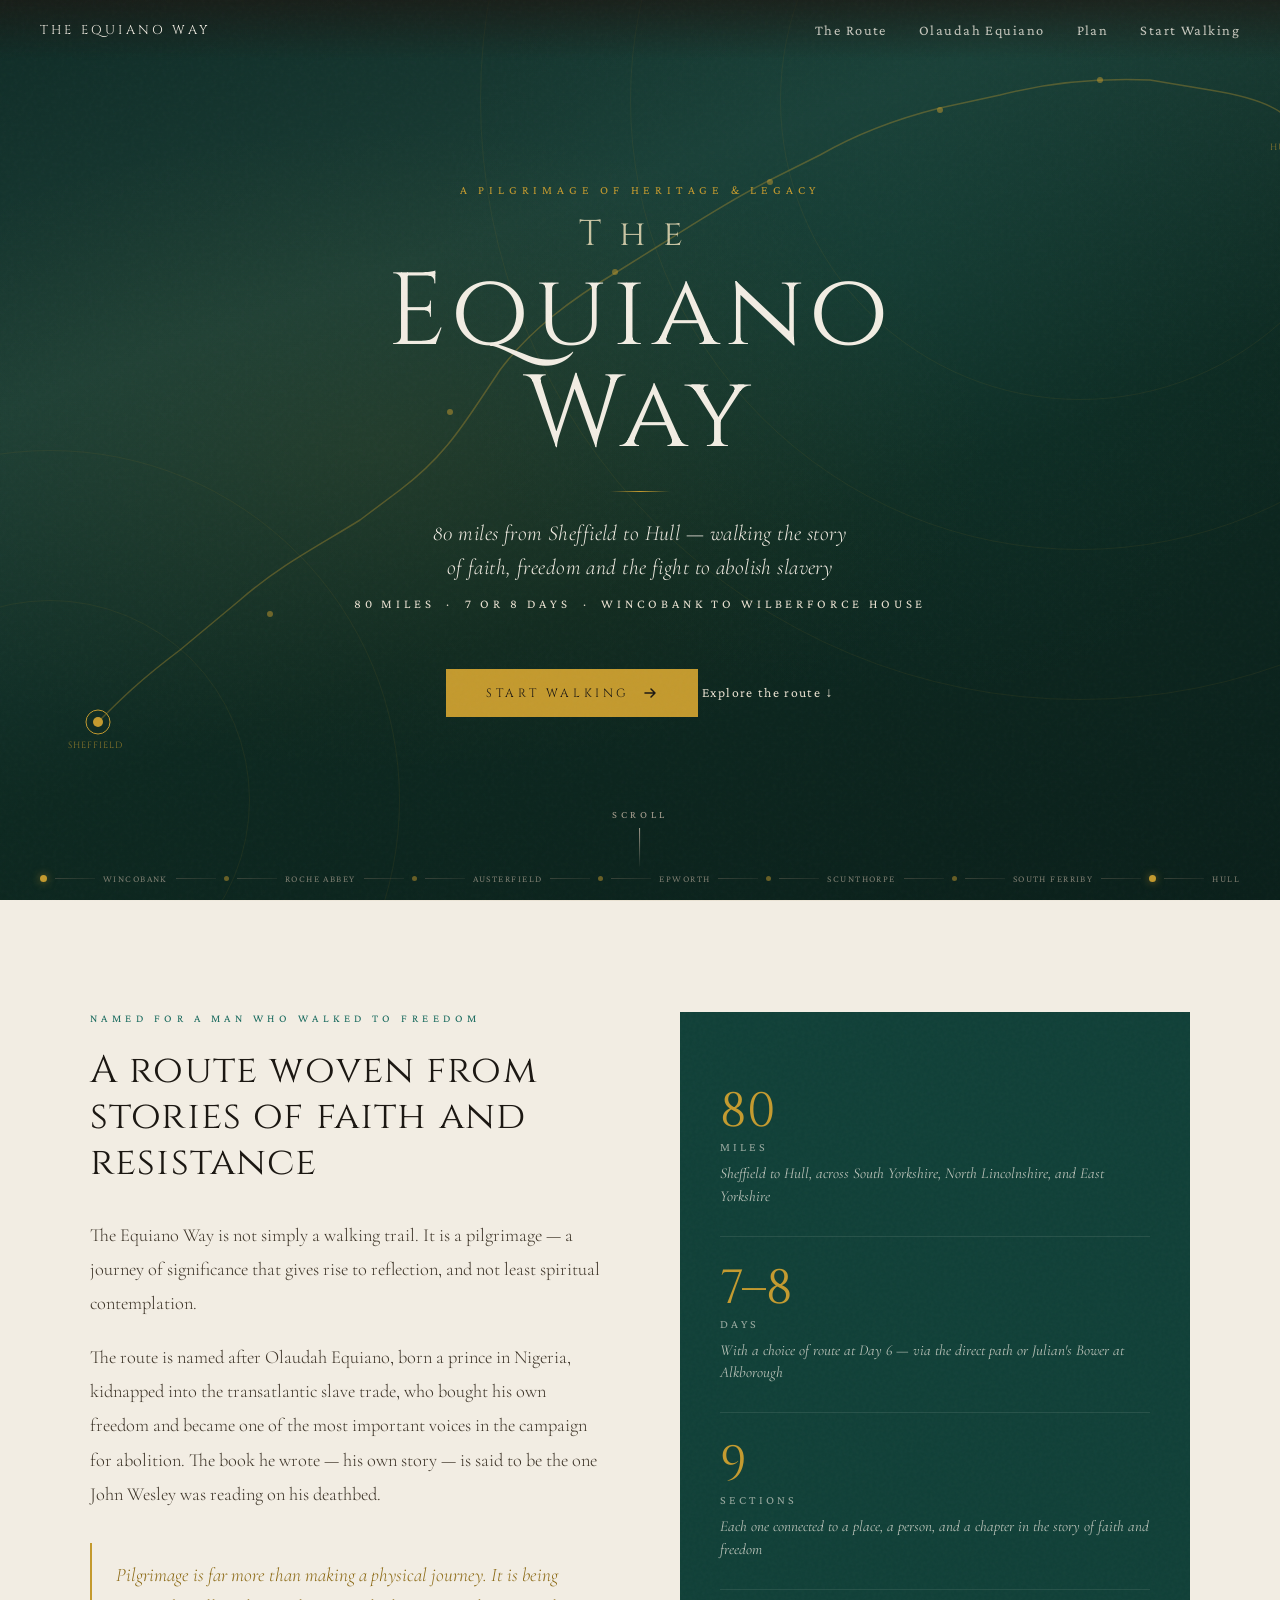
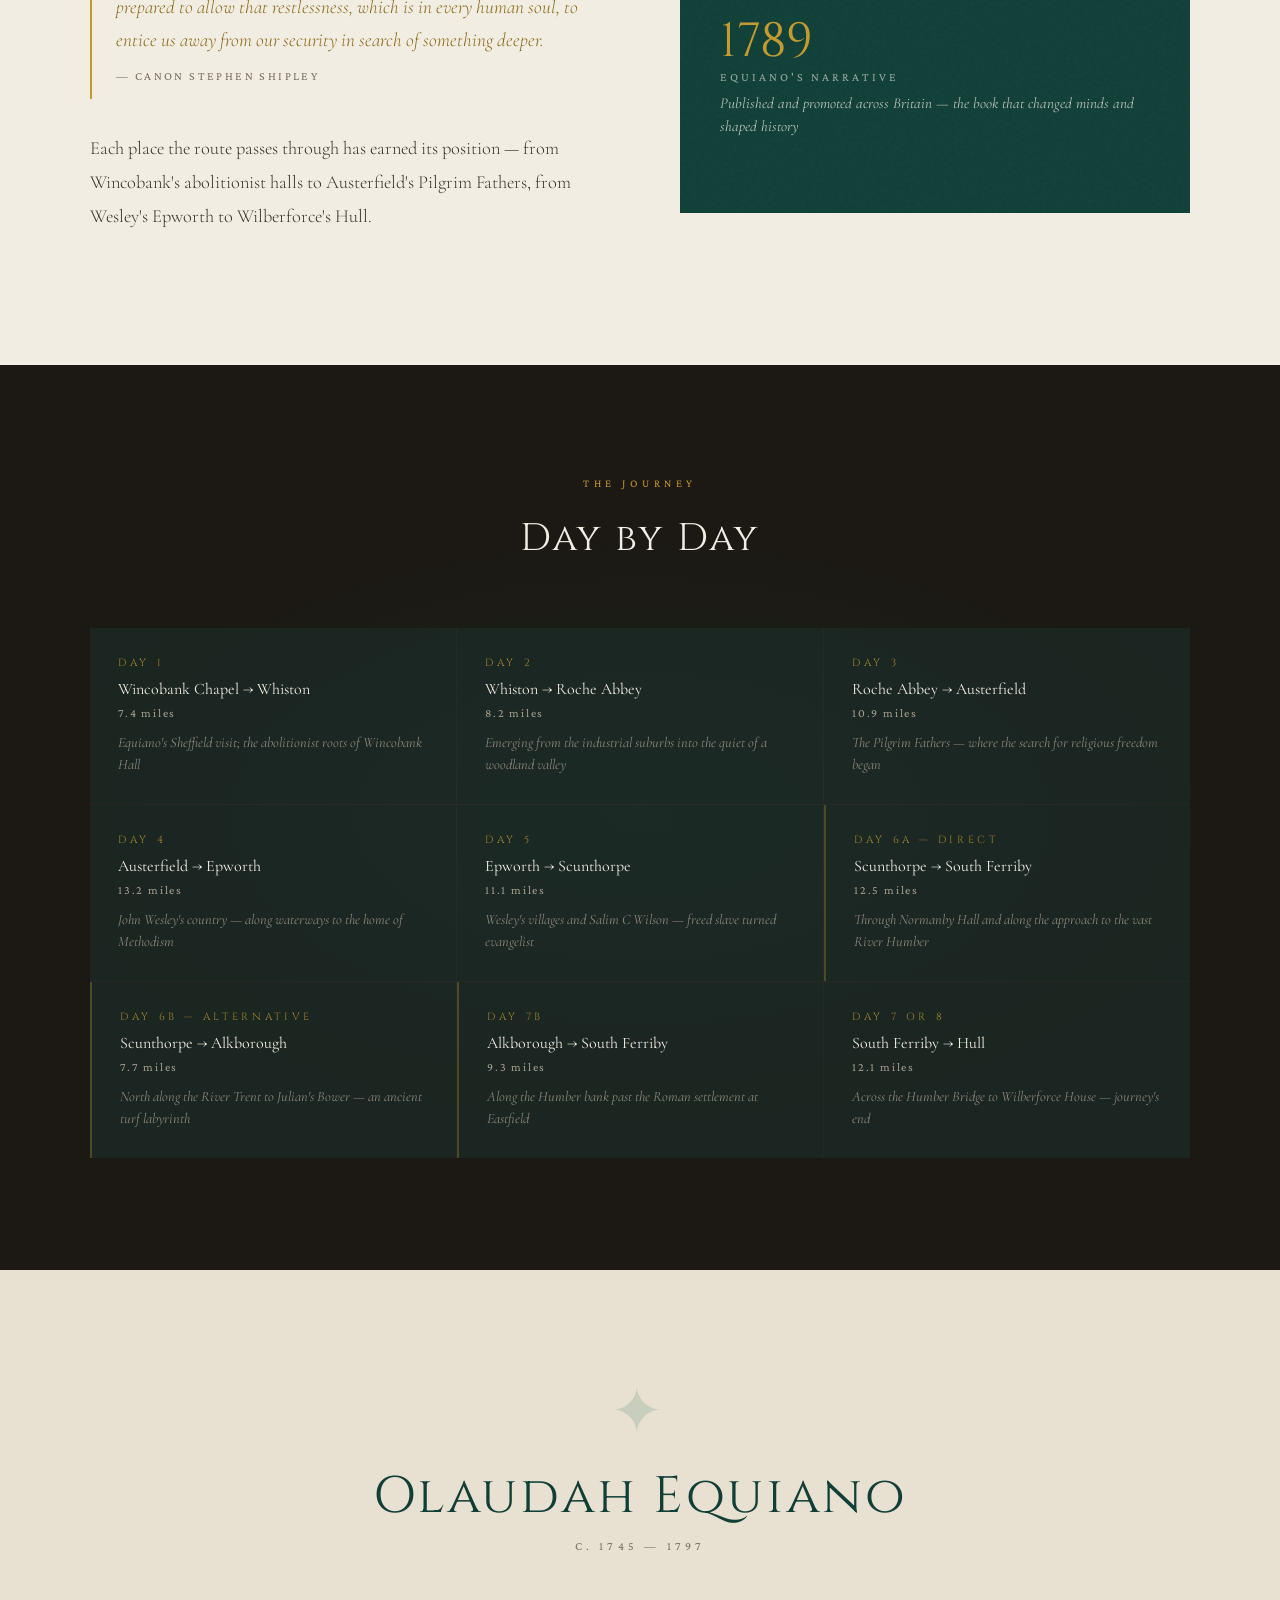
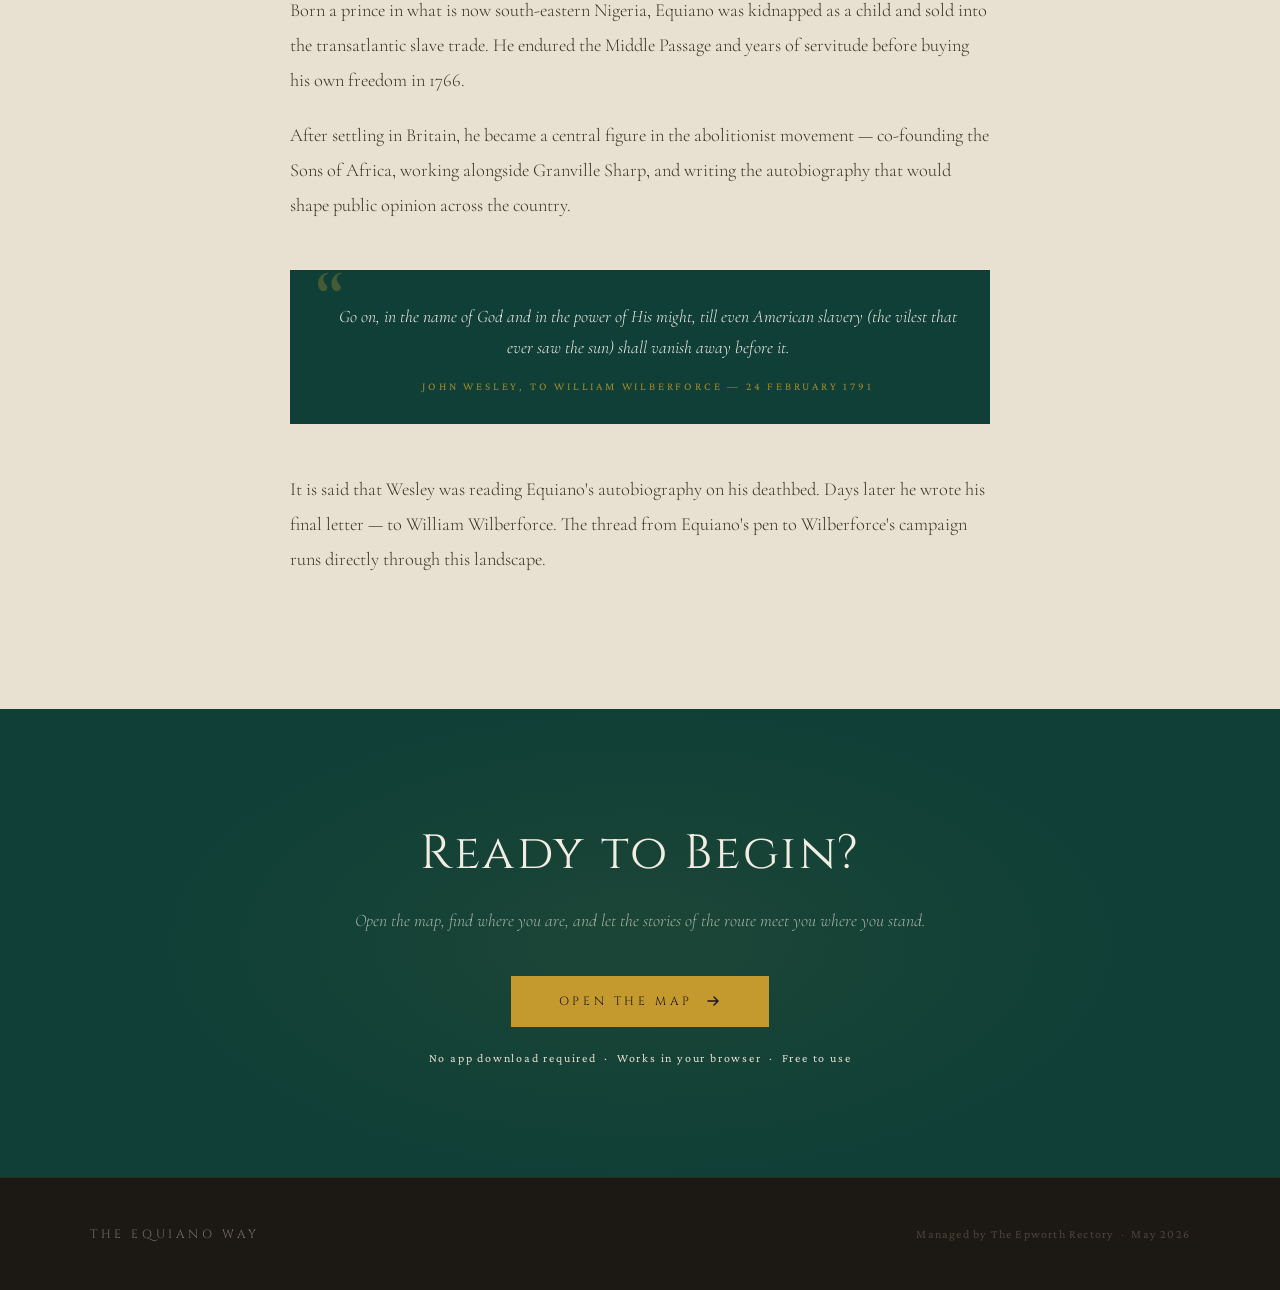
==== commit d1e7f716: "WCAG and security audit" ====
--- a/public/index.html
+++ b/public/index.html
@@ -231,7 +231,7 @@
   font-size: 0.8rem;
   letter-spacing: 0.3em;
   text-transform: uppercase;
-  color: var(--stone-light);
+  color: var(--parchment-2);
   opacity: 0;
   animation: fadeIn 0.8s ease 2.3s forwards;
   margin-bottom: 2.5rem;
@@ -290,7 +290,7 @@
   font-family: var(--font-reading);
   font-size: 0.85rem;
   letter-spacing: 0.1em;
-  color: var(--stone-light);
+  color: var(--parchment-2);
   text-decoration: none;
   opacity: 0;
   animation: fadeIn 0.8s ease 2.8s forwards;
@@ -511,7 +511,7 @@
   font-size: 0.95rem;
   font-style: italic;
   color: var(--parchment);
-  opacity: 0.5;
+  opacity: 0.75;
   line-height: 1.5;
 }
 
@@ -778,8 +778,7 @@
   font-family: var(--font-reading);
   font-size: 0.75rem;
   letter-spacing: 0.15em;
-  color: var(--stone-light);
-  opacity: 0.6;
+  color: var(--parchment-2);
 }
 
 /* ── Footer ────────────────────────────────────────────────────────────────── */
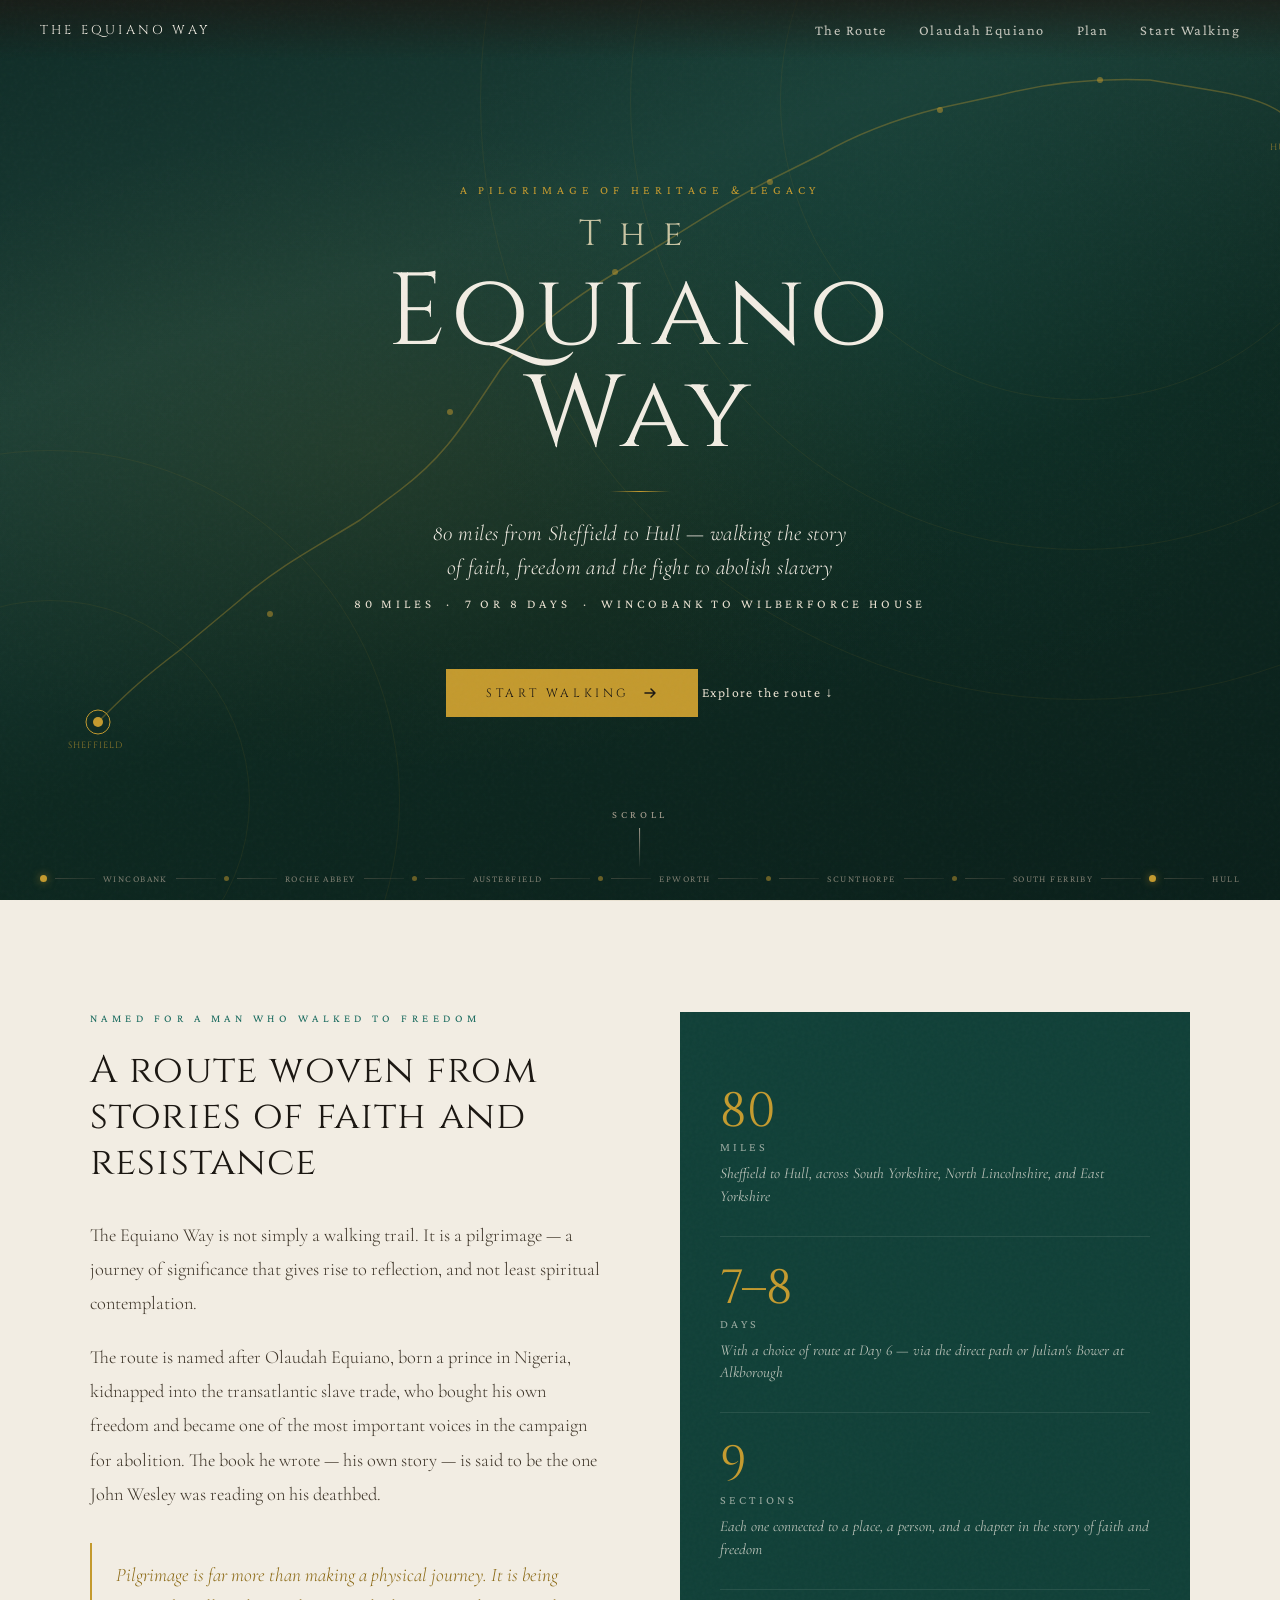
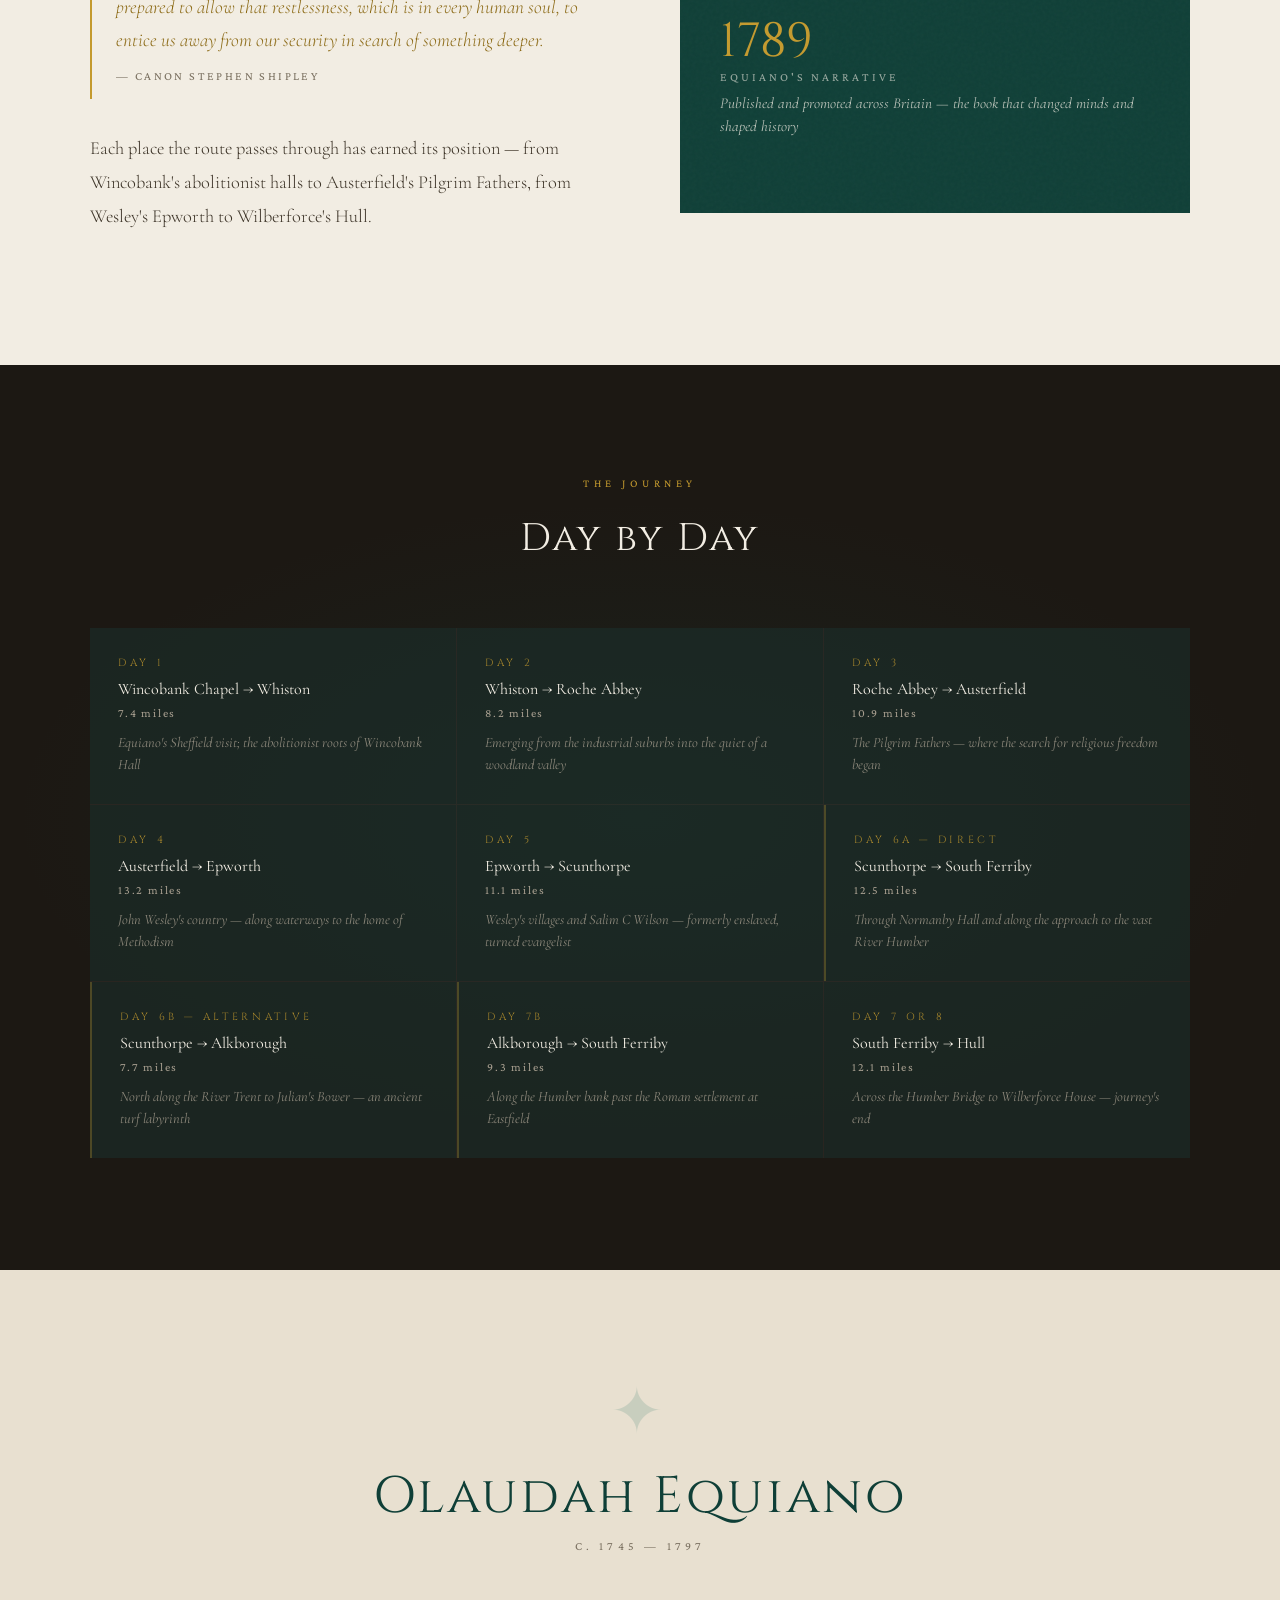
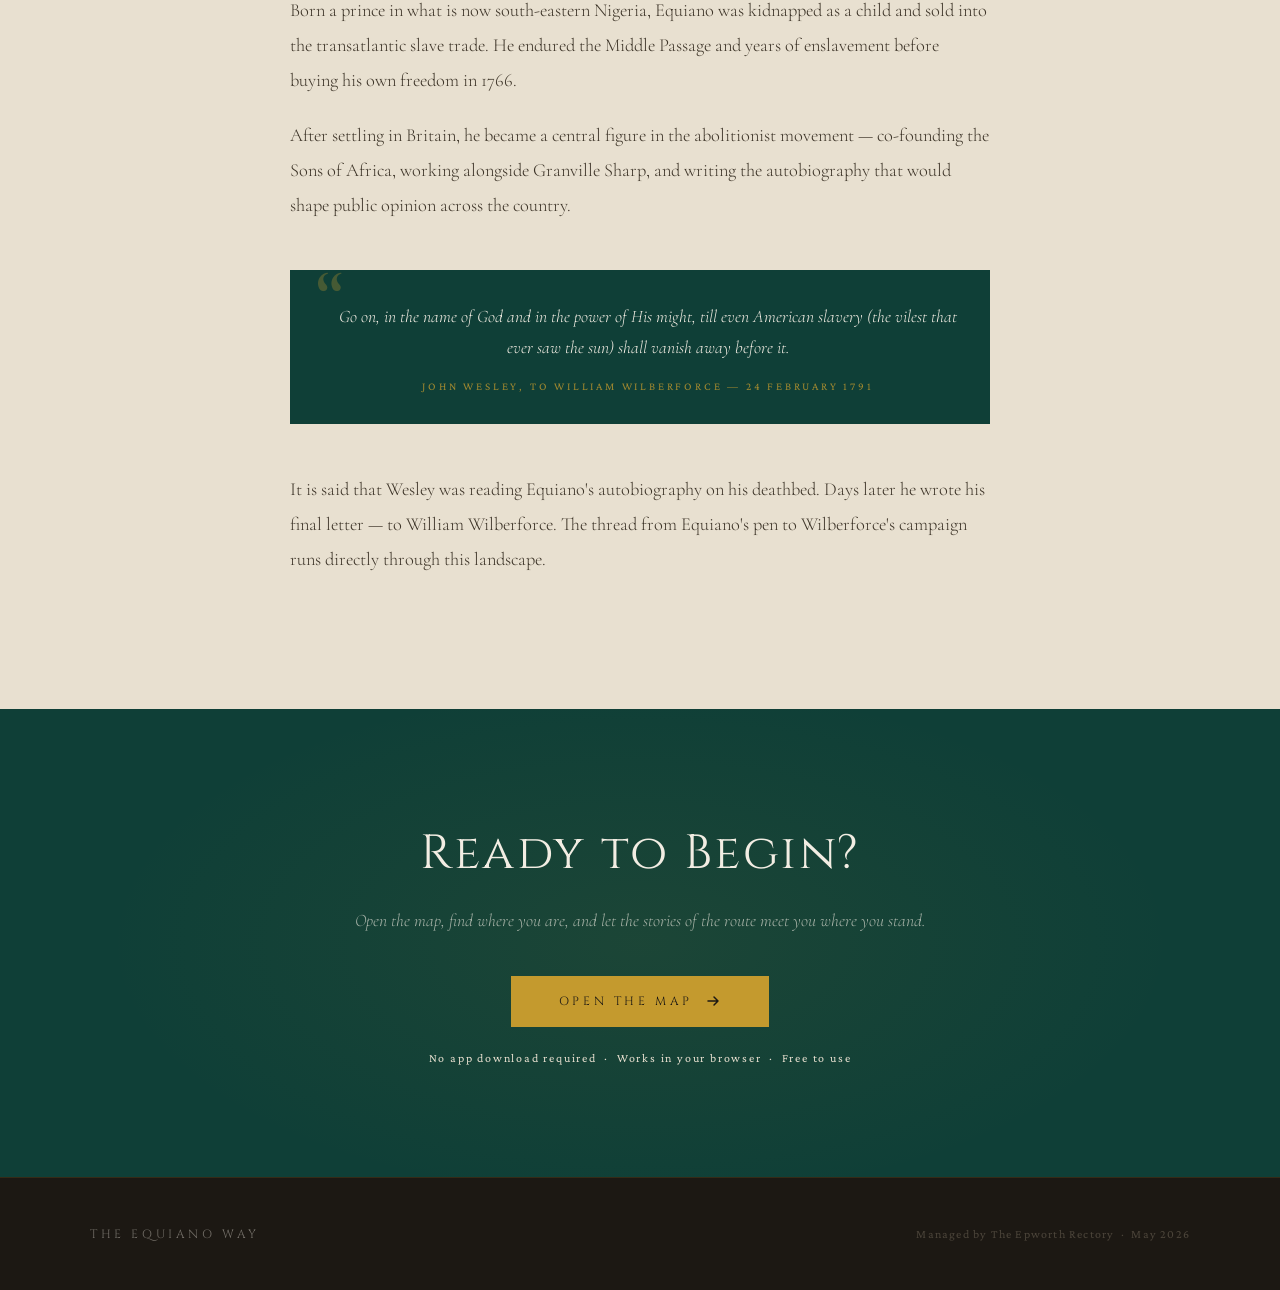
==== commit 09cded5c: "Terminology: use 'enslaved' language and official Act names" ====
--- a/public/index.html
+++ b/public/index.html
@@ -877,6 +877,31 @@
   transition: top 0.2s;
 }
 .skip-link:focus { top: 1rem; }
+
+/* ── Production mode (hero only) ──────────────────────────────────────────── */
+body.prod .section-about,
+body.prod .section-route,
+body.prod .section-equiano,
+body.prod .section-cta,
+body.prod footer,
+body.prod .hero-waypoints,
+body.prod .scroll-indicator,
+body.prod nav .nav-links { display: none; }
+
+body.prod .btn-start,
+body.prod .hero-secondary { display: none; }
+
+body.prod .hero-content::after {
+  content: 'Coming Soon\2026';
+  display: block;
+  margin-top: 2rem;
+  font-family: var(--font-reading);
+  font-size: 0.9rem;
+  letter-spacing: 0.25em;
+  text-transform: uppercase;
+  color: var(--gold);
+  opacity: 0.8;
+}
 
 </style>
 </head>
@@ -1105,7 +1130,7 @@
         <div class="day-number">Day 5</div>
         <div class="day-route">Epworth → Scunthorpe</div>
         <div class="day-miles">11.1 miles</div>
-        <div class="day-theme">Wesley's villages and Salim C Wilson — freed slave turned evangelist</div>
+        <div class="day-theme">Wesley's villages and Salim C Wilson — formerly enslaved, turned evangelist</div>
       </div>
 
       <div class="day-card alt" role="listitem">
@@ -1147,7 +1172,7 @@
     <h2 class="equiano-name" id="equiano-heading">Olaudah Equiano</h2>
     <p class="equiano-dates">c. 1745 — 1797</p>
 
-    <p class="equiano-body">Born a prince in what is now south-eastern Nigeria, Equiano was kidnapped as a child and sold into the transatlantic slave trade. He endured the Middle Passage and years of servitude before buying his own freedom in 1766.</p>
+    <p class="equiano-body">Born a prince in what is now south-eastern Nigeria, Equiano was kidnapped as a child and sold into the transatlantic slave trade. He endured the Middle Passage and years of enslavement before buying his own freedom in 1766.</p>
 
     <p class="equiano-body">After settling in Britain, he became a central figure in the abolitionist movement — co-founding the Sons of Africa, working alongside Granville Sharp, and writing the autobiography that would shape public opinion across the country.</p>
 
